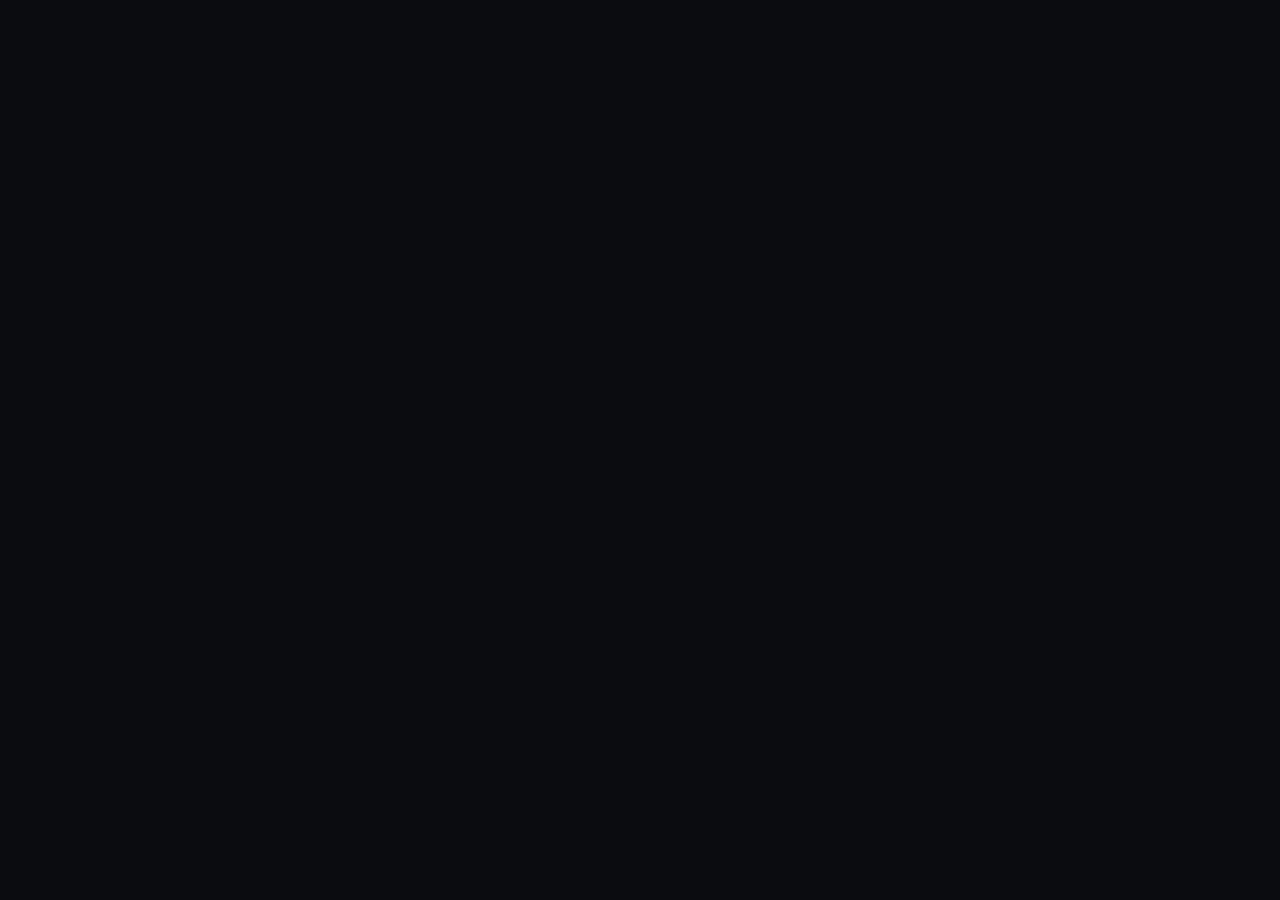
==== frontend/index.html @ c1404a14 "Dashboard Fix themes.js contains JSX (<div>, <svg> etc. inside ThemePicker). When loaded as a plain " ====
<!DOCTYPE html>
<html lang="en" data-theme="night">
<head>
<meta charset="UTF-8">
<meta name="viewport" content="width=device-width, initial-scale=1.0">
<title>Heimdall</title>

<!-- React 18 + Babel (stdlib CDN — no npm required) -->
<script src="https://unpkg.com/react@18/umd/react.production.min.js"></script>
<script src="https://unpkg.com/react-dom@18/umd/react-dom.production.min.js"></script>
<script src="https://unpkg.com/@babel/standalone/babel.min.js"></script>

<!-- Heimdall stylesheets -->
<link rel="stylesheet" href="/frontend/styles.css">

<style>
@import url('https://fonts.googleapis.com/css2?family=IBM+Plex+Mono:wght@400;500&family=IBM+Plex+Sans:wght@300;400;500&family=Inter:wght@400;500&family=JetBrains+Mono:wght@400;500&display=swap');

/* ── Reset ── */
*, *::before, *::after { box-sizing: border-box; margin: 0; padding: 0; }
html, body, #root { height: 100%; }

/* ── Theme: Night (default) ── */
:root {
  --bg0: #0a0c10; --bg1: #0f1117; --bg2: #161b24; --bg3: #1e2533;
  --border:  rgba(255,255,255,0.07);
  --border2: rgba(255,255,255,0.13);
  --text1: #e8eaf0; --text2: #7b8394; --text3: #4a5163;
  --accent: #4f9cf9; --accent-d: rgba(79,156,249,0.14);
  --red:    #f05454; --red-d:    rgba(240,84,84,0.13);
  --orange: #f5944a; --orange-d: rgba(245,148,74,0.13);
  --yellow: #f5c842; --yellow-d: rgba(245,200,66,0.13);
  --green:  #4caf82; --green-d:  rgba(76,175,130,0.13);
  --purple: #9f7aea;
  --teal: #2dd4bf; --teal-d: rgba(45,212,191,0.13);
  --mono:   'IBM Plex Mono', monospace;
  --sans:   'IBM Plex Sans', system-ui, sans-serif;
  --shadow: none;
  --radius-sm: 4px; --radius-md: 6px; --radius-lg: 8px;
}

/* ── Theme: Light ── */
html[data-theme="light"] {
  --bg0: #f0f2f5; --bg1: #ffffff; --bg2: #f5f7fa; --bg3: #eaecf0;
  --border:  rgba(0,0,0,0.08); --border2: rgba(0,0,0,0.15);
  --text1: #111827; --text2: #6b7280; --text3: #9ca3af;
  --accent: #2563eb; --accent-d: rgba(37,99,235,0.10);
  --red:    #dc2626; --red-d:    rgba(220,38,38,0.09);
  --orange: #ea580c; --orange-d: rgba(234,88,12,0.09);
  --yellow: #ca8a04; --yellow-d: rgba(202,138,4,0.09);
  --green:  #16a34a; --green-d:  rgba(22,163,74,0.09);
  --purple: #7c3aed;
  --shadow: 0 1px 3px rgba(0,0,0,0.08);
}

/* ── Theme: Midnight Blue ── */
html[data-theme="midnight"] {
  --bg0: #0d1117; --bg1: #161b27; --bg2: #1c2333; --bg3: #232d42;
  --border:  rgba(99,126,184,0.12); --border2: rgba(99,126,184,0.22);
  --text1: #cdd9f5; --text2: #7d93c5; --text3: #4a5980;
  --accent: #58a6ff; --accent-d: rgba(88,166,255,0.14);
  --red:    #ff7b72; --red-d:    rgba(255,123,114,0.13);
  --orange: #ffa657; --orange-d: rgba(255,166,87,0.13);
  --yellow: #e3b341; --yellow-d: rgba(227,179,65,0.13);
  --green:  #3fb950; --green-d:  rgba(63,185,80,0.13);
  --purple: #bc8cff;
  --mono: 'JetBrains Mono', monospace;
  --sans: 'Inter', system-ui, sans-serif;
}

/* ── Theme: Solarized Dark ── */
html[data-theme="solarized"] {
  --bg0: #002b36; --bg1: #073642; --bg2: #0d4555; --bg3: #155060;
  --border:  rgba(101,163,162,0.15); --border2: rgba(101,163,162,0.28);
  --text1: #fdf6e3; --text2: #93a1a1; --text3: #586e75;
  --accent: #268bd2; --accent-d: rgba(38,139,210,0.18);
  --red:    #dc322f; --red-d:    rgba(220,50,47,0.18);
  --orange: #cb4b16; --orange-d: rgba(203,75,22,0.18);
  --yellow: #b58900; --yellow-d: rgba(181,137,0,0.18);
  --green:  #859900; --green-d:  rgba(133,153,0,0.18);
  --purple: #6c71c4;
  --mono: 'JetBrains Mono', monospace;
  --sans: 'Inter', system-ui, sans-serif;
}

/* ── Theme: Dracula ── */
html[data-theme="dracula"] {
  --bg0: #191a21; --bg1: #21222c; --bg2: #282a36; --bg3: #343746;
  --border:  rgba(98,114,164,0.18); --border2: rgba(98,114,164,0.32);
  --text1: #f8f8f2; --text2: #6272a4; --text3: #44475a;
  --accent: #bd93f9; --accent-d: rgba(189,147,249,0.15);
  --red:    #ff5555; --red-d:    rgba(255,85,85,0.14);
  --orange: #ffb86c; --orange-d: rgba(255,184,108,0.14);
  --yellow: #f1fa8c; --yellow-d: rgba(241,250,140,0.12);
  --green:  #50fa7b; --green-d:  rgba(80,250,123,0.13);
  --purple: #bd93f9;
  --mono: 'JetBrains Mono', monospace;
  --sans: 'Inter', system-ui, sans-serif;
}

/* ── Theme: Nord ── */
html[data-theme="nord"] {
  --bg0: #2e3440; --bg1: #3b4252; --bg2: #434c5e; --bg3: #4c566a;
  --border:  rgba(216,222,233,0.10); --border2: rgba(216,222,233,0.20);
  --text1: #eceff4; --text2: #d8dee9; --text3: #8490a8;
  --accent: #88c0d0; --accent-d: rgba(136,192,208,0.15);
  --red:    #bf616a; --red-d:    rgba(191,97,106,0.15);
  --orange: #d08770; --orange-d: rgba(208,135,112,0.15);
  --yellow: #ebcb8b; --yellow-d: rgba(235,203,139,0.13);
  --green:  #a3be8c; --green-d:  rgba(163,190,140,0.15);
  --purple: #b48ead;
  --mono: 'JetBrains Mono', monospace;
  --sans: 'Inter', system-ui, sans-serif;
}

/* ── Theme: Terminal ── */
html[data-theme="terminal"] {
  --bg0: #020d04; --bg1: #031507; --bg2: #071f0a; --bg3: #0c2d10;
  --border:  rgba(0,255,65,0.10); --border2: rgba(0,255,65,0.20);
  --text1: #00ff41; --text2: #00b82e; --text3: #005c17;
  --accent: #00ff41; --accent-d: rgba(0,255,65,0.12);
  --red:    #ff2020; --red-d:    rgba(255,32,32,0.14);
  --orange: #ff8800; --orange-d: rgba(255,136,0,0.14);
  --yellow: #ffff00; --yellow-d: rgba(255,255,0,0.10);
  --green:  #00ff41; --green-d:  rgba(0,255,65,0.12);
  --purple: #00e5ff;
  --mono: 'JetBrains Mono', 'IBM Plex Mono', monospace;
  --sans: 'JetBrains Mono', monospace;
}

/* ── Base ── */
body {
  font-family: var(--sans);
  background:  var(--bg0);
  color:       var(--text1);
  font-size:   13px;
  line-height: 1.5;
  overflow:    hidden;
  transition:  background .25s, color .25s;
}


/* ── Scrollbar ── */
::-webkit-scrollbar       { width: 4px; height: 4px; }
::-webkit-scrollbar-track { background: transparent; }
::-webkit-scrollbar-thumb { background: var(--bg3); border-radius: 2px; }
</style>
</head>
<body>
<div id="root"></div>

<!-- Main application — Babel transpiles JSX in the browser -->
<script type="text/babel" src="/frontend/app.jsx"></script>
</body>
</html>
---- frontend/styles.css ----
/* ── Layout ── */
.shell {
  display: grid;
  grid-template-rows: 52px 1fr;
  grid-template-columns: 210px 1fr;
  height: 100vh;
  overflow: hidden;
}

/* ── Topbar ── */
.topbar {
  grid-column: 1 / -1;
  background: var(--bg1);
  border-bottom: 1px solid var(--border);
  display: flex;
  align-items: center;
  padding: 0 18px;
  gap: 14px;
  transition: background .25s;
}
.logo {
  display: flex; align-items: center; gap: 9px;
  font-family: var(--mono); font-size: 13px; font-weight: 500;
  letter-spacing: .05em; flex-shrink: 0;
}
.logo-box {
  width: 28px; height: 28px;
  background: var(--accent);
  border-radius: var(--radius-md);
  display: flex; align-items: center; justify-content: center;
}
.logo-eye { width: 16px; height: 16px; }
.sep    { width: 1px; height: 22px; background: var(--border); }
.pill {
  display: flex; align-items: center; gap: 5px;
  padding: 3px 9px;
  border-radius: 20px;
  border: 1px solid var(--border);
  background: var(--bg2);
  font-family: var(--mono); font-size: 11px; color: var(--text2);
}
.pill b { color: var(--text1); font-weight: 500; }
.right  { margin-left: auto; display: flex; align-items: center; gap: 8px; }
.clock  { font-family: var(--mono); font-size: 12px; color: var(--text3); letter-spacing: .04em; }
.badge  { display: flex; align-items: center; gap: 6px; font-family: var(--mono); font-size: 11px; letter-spacing: .06em; }
.dot    { width: 7px; height: 7px; border-radius: 50%; animation: pulse 1.6s ease-in-out infinite; }
@keyframes pulse {
  0%, 100% { opacity: 1; transform: scale(1); }
  50%       { opacity: .4; transform: scale(.8); }
}

/* ── Theme picker ── */
.theme-btn {
  display: flex; align-items: center; gap: 5px;
  padding: 3px 9px;
  border-radius: 20px;
  border: 1px solid var(--border);
  background: var(--bg2);
  font-family: var(--mono); font-size: 11px; color: var(--text2);
  cursor: pointer;
  transition: all .15s;
}
.theme-btn:hover { border-color: var(--border2); color: var(--text1); }
.theme-swatch { width: 8px; height: 8px; border-radius: 50%; }
.theme-dropdown {
  position: absolute;
  top: calc(100% + 6px);
  right: 0;
  background: var(--bg1);
  border: 1px solid var(--border2);
  border-radius: var(--radius-lg);
  overflow: hidden;
  z-index: 100;
  min-width: 160px;
  box-shadow: 0 8px 24px rgba(0,0,0,.35);
  animation: dropIn .15s ease-out;
}
@keyframes dropIn {
  from { opacity: 0; transform: translateY(-4px); }
  to   { opacity: 1; transform: translateY(0); }
}
.theme-option {
  display: flex; align-items: center; gap: 9px;
  padding: 8px 12px;
  cursor: pointer;
  font-family: var(--mono); font-size: 11px; color: var(--text2);
  transition: background .1s;
  white-space: nowrap;
}
.theme-option:hover  { background: var(--bg2); color: var(--text1); }
.theme-option.active { color: var(--accent); }

/* ── Sign out ── */
.signout {
  padding: 3px 9px;
  border-radius: 20px;
  border: 1px solid var(--border);
  background: transparent;
  color: var(--text3);
  font-size: 11px;
  font-family: var(--mono);
  text-decoration: none;
  letter-spacing: .04em;
  transition: all .15s;
}
.signout:hover { color: var(--red); border-color: rgba(240,84,84,.3); }

/* ── Sidebar ── */
.sidebar {
  background: var(--bg1);
  border-right: 1px solid var(--border);
  padding: 14px 0;
  overflow-y: auto;
  display: flex; flex-direction: column; gap: 4px;
  transition: background .25s;
}
.s-label {
  font-size: 9px; font-weight: 600;
  letter-spacing: .12em; text-transform: uppercase;
  color: var(--text3); padding: 0 18px; margin: 8px 0 4px;
}
.nav-item {
  display: flex; align-items: center; gap: 9px;
  padding: 7px 10px; margin: 0 8px;
  border-radius: var(--radius-md);
  cursor: pointer; color: var(--text2); font-size: 12px;
  border: 1px solid transparent;
  user-select: none; transition: all .15s;
}
.nav-item:hover  { background: var(--bg2); color: var(--text1); }
.nav-item.active { background: var(--accent-d); color: var(--accent); border-color: rgba(79,156,249,.2); }
.nav-badge {
  margin-left: auto;
  font-family: var(--mono); font-size: 10px;
  padding: 1px 6px; border-radius: 10px;
  background: var(--red-d); color: var(--red);
}
.divider { height: 1px; background: var(--border); margin: 6px 12px; }
.sev-row {
  display: flex; align-items: center; gap: 8px;
  padding: 5px 10px; margin: 0 8px;
  border-radius: var(--radius-md);
  cursor: pointer; font-size: 12px; color: var(--text2);
  user-select: none; transition: background .15s;
}
.sev-row:hover { background: var(--bg2); }
.sev-row.on    { color: var(--text1); }
.sev-dot  { width: 8px; height: 8px; border-radius: 50%; flex-shrink: 0; }
.sev-cnt  { margin-left: auto; font-family: var(--mono); font-size: 10px; color: var(--text3); }
.src-row  { display: flex; align-items: center; justify-content: space-between; padding: 4px 10px; margin: 0 8px; font-size: 11px; }
.src-ip   { font-family: var(--mono); color: var(--text2); }
.src-cnt  { font-family: var(--mono); font-size: 10px; color: var(--text3); }

/* ── Metrics bar ── */
.metrics {
  display: grid;
  grid-template-columns: repeat(8, 1fr);
  gap: 1px;
  background: var(--border);
  border-bottom: 1px solid var(--border);
}
.metric { background: var(--bg1); padding: 13px 16px; transition: background .25s; }
.metric-label { font-size: 9px; font-weight: 600; letter-spacing: .09em; text-transform: uppercase; color: var(--text3); margin-bottom: 3px; }
.metric-val   { font-family: var(--mono); font-size: 22px; font-weight: 500; line-height: 1.1; }
.metric-sub   { font-size: 10px; color: var(--text3); margin-top: 2px; font-family: var(--mono); }

/* ── Main / content ── */
.main    { display: flex; flex-direction: column; overflow: hidden; }
.content { flex: 1; display: grid; grid-template-columns: 1fr 310px; overflow: hidden; }

/* ── Pane ── */
.pane-head {
  display: flex; align-items: center;
  padding: 9px 14px;
  border-bottom: 1px solid var(--border);
  background: var(--bg1);
  gap: 9px; flex-shrink: 0;
  transition: background .25s;
}
.pane-title   { font-size: 12px; font-weight: 500; }
.pane-cnt     { font-family: var(--mono); font-size: 11px; color: var(--text3); background: var(--bg2); padding: 1px 7px; border-radius: 10px; }
.pane-actions { margin-left: auto; display: flex; align-items: center; gap: 7px; }
.btn {
  padding: 4px 10px;
  border-radius: var(--radius-sm);
  border: 1px solid var(--border2);
  background: transparent;
  color: var(--text2); font-size: 11px; font-family: var(--sans);
  cursor: pointer; transition: all .15s;
}
.btn:hover { background: var(--bg3); color: var(--text1); }
.btn.on    { background: var(--accent-d); color: var(--accent); border-color: rgba(79,156,249,.25); }
.search {
  display: flex; align-items: center; gap: 5px;
  padding: 4px 9px;
  border-radius: var(--radius-sm);
  border: 1px solid var(--border);
  background: var(--bg2);
}
.search:focus-within { border-color: var(--border2); }
.search input {
  background: transparent; border: none; outline: none;
  font-size: 12px; font-family: var(--sans); color: var(--text1); width: 150px;
}
.search input::placeholder { color: var(--text3); }

/* ── Table ── */
.tscroll { flex: 1; overflow-y: auto; }
table    { width: 100%; border-collapse: collapse; }
thead    { position: sticky; top: 0; z-index: 2; }
th {
  padding: 7px 11px; text-align: left;
  font-size: 10px; font-weight: 600; letter-spacing: .08em; text-transform: uppercase;
  color: var(--text3); background: var(--bg1);
  border-bottom: 1px solid var(--border);
  white-space: nowrap; transition: background .25s;
}
.arow     { border-bottom: 1px solid var(--border); cursor: pointer; transition: background .1s; }
.arow:hover { background: var(--bg1); }
.arow.sel   { background: var(--bg2) !important; }
.arow.new   { animation: rowIn .3s ease-out; }
@keyframes rowIn {
  from { opacity: 0; transform: translateY(-5px); }
  to   { opacity: 1; transform: translateY(0); }
}
td {
  padding: 8px 11px; vertical-align: middle;
  white-space: nowrap; overflow: hidden; text-overflow: ellipsis; max-width: 0;
}

/* ── Badges ── */
.sbadge {
  display: inline-flex; align-items: center;
  padding: 2px 7px; border-radius: var(--radius-sm);
  font-size: 10px; font-weight: 500;
  font-family: var(--mono); text-transform: uppercase; letter-spacing: .05em;
}
.sbadge.critical { background: var(--red-d);    color: var(--red);    }
.sbadge.high     { background: var(--orange-d); color: var(--orange); }
.sbadge.medium   { background: var(--yellow-d); color: var(--yellow); }
.sbadge.low      { background: var(--green-d);  color: var(--green);  }
.sbadge.info     { background: var(--accent-d); color: var(--accent); }
.proto    { font-family: var(--mono); font-size: 10px; padding: 1px 5px; border-radius: var(--radius-sm); background: var(--bg3); color: var(--text2); border: 1px solid var(--border); }
.mono     { font-family: var(--mono); font-size: 11px; color: var(--text2); }
.mono-dim { font-family: var(--mono); font-size: 10px; color: var(--text3); }

/* ── Empty state ── */
.empty {
  display: flex; flex-direction: column;
  align-items: center; justify-content: center;
  height: 200px; gap: 10px;
  color: var(--text3); font-size: 12px; text-align: center;
}
.empty svg { width: 36px; height: 36px; opacity: .2; }

/* ── Detail panel ── */
.detail   { display: flex; flex-direction: column; overflow: hidden; background: var(--bg0); transition: background .25s; }
.dscroll  { flex: 1; overflow-y: auto; padding: 14px; }
.dsec     { margin-bottom: 18px; }
.dsec-title {
  font-size: 9px; font-weight: 600; letter-spacing: .12em; text-transform: uppercase;
  color: var(--text3); margin-bottom: 9px; padding-bottom: 5px;
  border-bottom: 1px solid var(--border);
}
.dgrid      { display: grid; grid-template-columns: 1fr 1fr; gap: 7px; }
.dfield     { background: var(--bg1); border: 1px solid var(--border); border-radius: var(--radius-sm); padding: 7px 9px; transition: background .25s; }
.dfield-label { font-size: 9px; font-weight: 600; letter-spacing: .1em; text-transform: uppercase; color: var(--text3); margin-bottom: 2px; }
.dfield-val   { font-family: var(--mono); font-size: 11px; color: var(--text1); word-break: break-all; }
.dfull      { grid-column: 1 / -1; }
.rawjson {
  background: var(--bg2); border: 1px solid var(--border); border-radius: var(--radius-sm);
  padding: 9px 11px; font-family: var(--mono); font-size: 10px; color: var(--text2);
  line-height: 1.7; white-space: pre; overflow-x: auto; max-height: 200px; overflow-y: auto;
  transition: background .25s;
}

/* ── Sparkline ── */
.spark-wrap  { padding: 8px 0 4px; background: var(--bg1); border-top: 1px solid var(--border); flex-shrink: 0; transition: background .25s; }
.spark-label { padding: 0 14px; font-size: 9px; font-weight: 600; letter-spacing: .1em; text-transform: uppercase; color: var(--text3); margin-bottom: 5px; }
.spark-row   { display: flex; align-items: flex-end; gap: 2px; height: 28px; padding: 0 14px; }
.spark-bar   { flex: 1; border-radius: 2px 2px 0 0; background: var(--accent-d); border-top: 1px solid rgba(79,156,249,.25); min-width: 3px; transition: height .3s; }

/* ── Timeline ── */
.tline   { padding: 8px 12px; display: flex; flex-direction: column; gap: 5px; border-top: 1px solid var(--border); max-height: 140px; overflow-y: auto; }
.tl-item { display: flex; align-items: center; gap: 7px; font-size: 11px; }
.tl-dot  { width: 6px; height: 6px; border-radius: 50%; flex-shrink: 0; }
.tl-time { font-family: var(--mono); font-size: 10px; color: var(--text3); flex-shrink: 0; width: 52px; }
.tl-msg  { color: var(--text2); overflow: hidden; text-overflow: ellipsis; white-space: nowrap; }

/* ── Modal ── */
.modal-bg {
  position: fixed; inset: 0;
  background: rgba(0,0,0,.55);
  display: flex; align-items: center; justify-content: center;
  z-index: 200;
  animation: fadeIn .15s;
}
@keyframes fadeIn { from { opacity: 0; } to { opacity: 1; } }
.modal {
  background: var(--bg1); border: 1px solid var(--border2);
  border-radius: var(--radius-lg); padding: 28px 32px;
  width: 380px; max-width: 90vw;
  animation: slideUp .2s ease-out;
}
@keyframes slideUp {
  from { opacity: 0; transform: translateY(8px); }
  to   { opacity: 1; transform: translateY(0); }
}

/* ── Webhook form inputs ── */
.wh-input {
  width: 100%;
  padding: 8px 10px;
  background: var(--bg2);
  border: 1px solid var(--border2);
  border-radius: var(--radius-sm);
  color: var(--text1);
  font-size: 12px;
  font-family: var(--sans);
  outline: none;
  transition: border-color .2s;
}
.wh-input:focus { border-color: var(--accent); }
select.wh-input { cursor: pointer; }

.status-ok   { color: var(--green); }
.status-redir { color: var(--yellow); }
.status-err   { color: var(--red); }


/* ── Webhooks settings panel ── */
.wh-panel      { flex:1; overflow-y:auto; padding:20px 24px; }
.wh-section    { margin-bottom:28px; }
.wh-section-title { font-size:11px; font-weight:600; letter-spacing:.08em;
                    text-transform:uppercase; color:var(--text3);
                    margin-bottom:12px; padding-bottom:8px;
                    border-bottom:1px solid var(--border); }
.wh-card       { background:var(--bg1); border:1px solid var(--border);
                 border-radius:var(--radius-lg); padding:16px 18px;
                 margin-bottom:10px; transition:border-color .15s; }
.wh-card:hover { border-color:var(--border2); }
.wh-card-header{ display:flex; align-items:center; gap:10px; margin-bottom:10px; }
.wh-name       { font-size:13px; font-weight:500; color:var(--text1); }
.wh-type-badge { font-family:var(--mono); font-size:10px; padding:2px 7px;
                 border-radius:var(--radius-sm); border:1px solid var(--border);
                 color:var(--text3); background:var(--bg2); }
.wh-url        { font-family:var(--mono); font-size:11px; color:var(--text2);
                 margin-bottom:10px; overflow:hidden; text-overflow:ellipsis;
                 white-space:nowrap; }
.wh-sev-chips  { display:flex; flex-wrap:wrap; gap:5px; margin-bottom:12px; }
.wh-sev-chip   { font-family:var(--mono); font-size:10px; padding:2px 8px;
                 border-radius:20px; border:1px solid var(--border); }
.wh-footer     { display:flex; align-items:center; gap:8px; flex-wrap:wrap; }
.wh-stat       { font-family:var(--mono); font-size:10px; color:var(--text3); margin-left:auto; }
.wh-error      { font-size:11px; color:var(--red); margin-top:6px;
                 background:var(--red-d); padding:5px 9px;
                 border-radius:var(--radius-sm); border:1px solid var(--red-d); }
.toggle        { position:relative; width:36px; height:20px; flex-shrink:0; }
.toggle input  { opacity:0; width:0; height:0; position:absolute; }
.toggle-track  { position:absolute; inset:0; border-radius:20px;
                 background:var(--bg3); border:1px solid var(--border2);
                 cursor:pointer; transition:background .2s; }
.toggle input:checked + .toggle-track { background:var(--accent); border-color:var(--accent); }
.toggle-thumb  { position:absolute; top:2px; left:2px; width:14px; height:14px;
                 border-radius:50%; background:white; transition:transform .2s;
                 pointer-events:none; }
.toggle input:checked ~ .toggle-thumb { transform:translateX(16px); }
.form-row      { display:flex; flex-direction:column; gap:5px; margin-bottom:14px; }
.form-label    { font-size:10px; font-weight:600; letter-spacing:.09em;
                 text-transform:uppercase; color:var(--text3); }
.form-input    { padding:8px 10px; background:var(--bg2);
                 border:1px solid var(--border); border-radius:var(--radius-sm);
                 color:var(--text1); font-size:12px; font-family:var(--sans);
                 outline:none; transition:border-color .2s; }
.form-input:focus { border-color:var(--accent); }
.form-select   { padding:8px 10px; background:var(--bg2);
                 border:1px solid var(--border); border-radius:var(--radius-sm);
                 color:var(--text1); font-size:12px; font-family:var(--sans);
                 outline:none; cursor:pointer; }
.sev-check-row { display:flex; gap:8px; flex-wrap:wrap; }
.sev-check     { display:flex; align-items:center; gap:5px; cursor:pointer;
                 font-size:12px; color:var(--text2); padding:4px 10px;
                 border-radius:20px; border:1px solid var(--border);
                 transition:all .15s; user-select:none; }
.sev-check.on  { color:var(--text1); border-color:var(--border2);
                 background:var(--bg3); }
.btn-add       { display:flex; align-items:center; gap:6px; padding:7px 14px;
                 border-radius:var(--radius-sm); border:1px solid var(--accent);
                 background:var(--accent-d); color:var(--accent);
                 font-size:12px; font-family:var(--sans); cursor:pointer;
                 transition:all .15s; }
.btn-add:hover { background:var(--accent); color:white; }
.btn-danger    { padding:4px 10px; border-radius:var(--radius-sm);
                 border:1px solid var(--red-d); background:transparent;
                 color:var(--red); font-size:11px; font-family:var(--sans);
                 cursor:pointer; transition:all .15s; }
.btn-danger:hover { background:var(--red-d); }
.btn-test      { padding:4px 10px; border-radius:var(--radius-sm);
                 border:1px solid var(--border2); background:transparent;
                 color:var(--text2); font-size:11px; font-family:var(--sans);
                 cursor:pointer; transition:all .15s; }
.btn-test:hover { background:var(--bg3); color:var(--text1); }
.test-ok       { font-size:11px; color:var(--green); font-family:var(--mono); }
.test-fail     { font-size:11px; color:var(--red);   font-family:var(--mono); }
.wh-empty      { text-align:center; padding:40px 20px; color:var(--text3);
                 font-size:13px; }
.wh-empty svg  { width:48px; height:48px; opacity:.15; margin-bottom:12px;
                 display:block; margin-inline:auto; }

/* ── Scrollbar ── */
::-webkit-scrollbar       { width: 4px; height: 4px; }
::-webkit-scrollbar-track { background: transparent; }
::-webkit-scrollbar-thumb { background: var(--bg3); border-radius: 2px; }
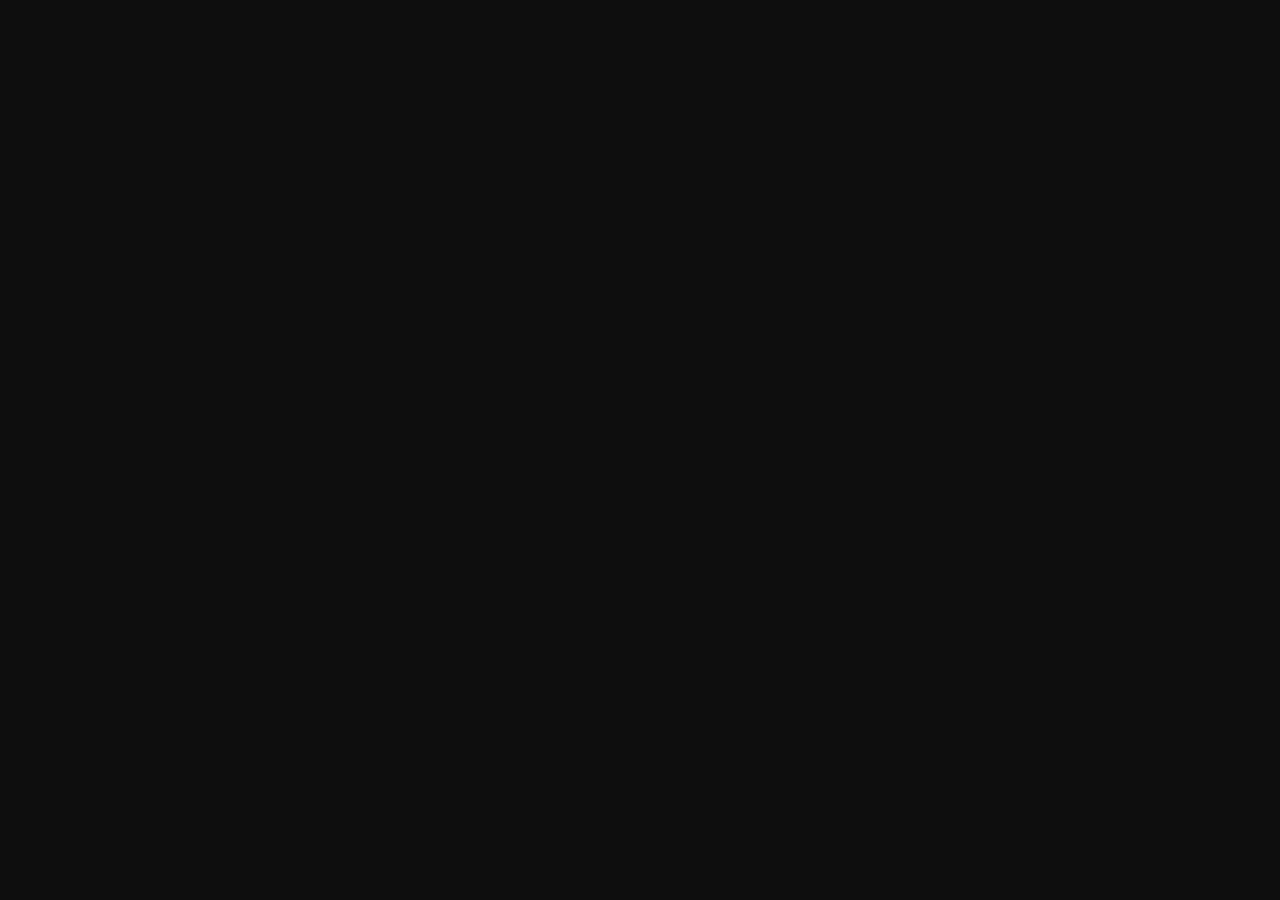
==== commit c28fd691: "Foundation Structure — a full table of contents, architecture ASCII diagram showing how the five bac" ====
--- a/frontend/index.html
+++ b/frontend/index.html
@@ -3,153 +3,270 @@
 <head>
 <meta charset="UTF-8">
 <meta name="viewport" content="width=device-width, initial-scale=1.0">
-<title>Heimdall</title>
-
-<!-- React 18 + Babel (stdlib CDN — no npm required) -->
+<title>Heimdall IDS</title>
+
+<!-- React 18 + Babel (zero npm) -->
 <script src="https://unpkg.com/react@18/umd/react.production.min.js"></script>
 <script src="https://unpkg.com/react-dom@18/umd/react-dom.production.min.js"></script>
 <script src="https://unpkg.com/@babel/standalone/babel.min.js"></script>
 
-<!-- Heimdall stylesheets -->
 <link rel="stylesheet" href="/frontend/styles.css">
 
 <style>
-@import url('https://fonts.googleapis.com/css2?family=IBM+Plex+Mono:wght@400;500&family=IBM+Plex+Sans:wght@300;400;500&family=Inter:wght@400;500&family=JetBrains+Mono:wght@400;500&display=swap');
+@import url('https://fonts.googleapis.com/css2?family=Space+Grotesk:wght@300;400;500;600&family=Space+Mono:wght@400;700&display=swap');
 
 /* ── Reset ── */
 *, *::before, *::after { box-sizing: border-box; margin: 0; padding: 0; }
 html, body, #root { height: 100%; }
 
-/* ── Theme: Night (default) ── */
+/* ══════════════════════════════════════════════════════════════
+   THEME: Night (default — warm charcoal)
+   ══════════════════════════════════════════════════════════════ */
 :root {
-  --bg0: #0a0c10; --bg1: #0f1117; --bg2: #161b24; --bg3: #1e2533;
-  --border:  rgba(255,255,255,0.07);
-  --border2: rgba(255,255,255,0.13);
-  --text1: #e8eaf0; --text2: #7b8394; --text3: #4a5163;
-  --accent: #4f9cf9; --accent-d: rgba(79,156,249,0.14);
-  --red:    #f05454; --red-d:    rgba(240,84,84,0.13);
-  --orange: #f5944a; --orange-d: rgba(245,148,74,0.13);
-  --yellow: #f5c842; --yellow-d: rgba(245,200,66,0.13);
-  --green:  #4caf82; --green-d:  rgba(76,175,130,0.13);
-  --purple: #9f7aea;
-  --teal: #2dd4bf; --teal-d: rgba(45,212,191,0.13);
-  --mono:   'IBM Plex Mono', monospace;
-  --sans:   'IBM Plex Sans', system-ui, sans-serif;
-  --shadow: none;
-  --radius-sm: 4px; --radius-md: 6px; --radius-lg: 8px;
-}
-
-/* ── Theme: Light ── */
+  --bg:    #0e0e0f;
+  --s1:    #141415;
+  --s2:    #1c1c1e;
+  --s3:    #252527;
+  --s4:    #2e2e31;
+  --ln:    #2a2a2d;
+  --ln2:   #343438;
+
+  --tx1:   #f0ede8;
+  --tx2:   #8a8784;
+  --tx3:   #3e3d3b;
+  --tx4:   #5a5956;
+
+  --sev-critical:    #e8533a;
+  --sev-critical-bg: rgba(232,83,58,.12);
+  --sev-high:        #e89240;
+  --sev-high-bg:     rgba(232,146,64,.12);
+  --sev-medium:      #d4ac3a;
+  --sev-medium-bg:   rgba(212,172,58,.12);
+  --sev-low:         #43b57a;
+  --sev-low-bg:      rgba(67,181,122,.12);
+  --sev-info:        #5b8ef0;
+  --sev-info-bg:     rgba(91,142,240,.12);
+
+  --accent:          #5b8ef0;
+  --accent-bg:       rgba(91,142,240,.12);
+  --danger:          #e8533a;
+  --danger-bg:       rgba(232,83,58,.12);
+  --success:         #43b57a;
+  --success-bg:      rgba(67,181,122,.12);
+
+  --spark-bar:       #252527;
+  --logo-a:          #e8533a;
+  --logo-b:          #e89240;
+
+  --shadow:          none;
+  --radius-sm:       4px;
+  --radius-md:       7px;
+  --radius-lg:       10px;
+
+  --font:   'Space Grotesk', system-ui, sans-serif;
+  --mono:   'Space Mono', 'Courier New', monospace;
+}
+
+/* ══════════════════════════════════════════════════════════════
+   THEME: Light
+   ══════════════════════════════════════════════════════════════ */
 html[data-theme="light"] {
-  --bg0: #f0f2f5; --bg1: #ffffff; --bg2: #f5f7fa; --bg3: #eaecf0;
-  --border:  rgba(0,0,0,0.08); --border2: rgba(0,0,0,0.15);
-  --text1: #111827; --text2: #6b7280; --text3: #9ca3af;
-  --accent: #2563eb; --accent-d: rgba(37,99,235,0.10);
-  --red:    #dc2626; --red-d:    rgba(220,38,38,0.09);
-  --orange: #ea580c; --orange-d: rgba(234,88,12,0.09);
-  --yellow: #ca8a04; --yellow-d: rgba(202,138,4,0.09);
-  --green:  #16a34a; --green-d:  rgba(22,163,74,0.09);
-  --purple: #7c3aed;
-  --shadow: 0 1px 3px rgba(0,0,0,0.08);
-}
-
-/* ── Theme: Midnight Blue ── */
+  --bg:    #f4f3f0;
+  --s1:    #ffffff;
+  --s2:    #f8f7f4;
+  --s3:    #eeede9;
+  --s4:    #e2e0db;
+  --ln:    #e0deda;
+  --ln2:   #ccc9c4;
+  --tx1:   #1a1917;
+  --tx2:   #6b6966;
+  --tx3:   #b0ada9;
+  --tx4:   #8a8784;
+  --sev-critical:    #c93e28;
+  --sev-critical-bg: rgba(201,62,40,.09);
+  --sev-high:        #c06820;
+  --sev-high-bg:     rgba(192,104,32,.09);
+  --sev-medium:      #9a7c1a;
+  --sev-medium-bg:   rgba(154,124,26,.09);
+  --sev-low:         #2e8a56;
+  --sev-low-bg:      rgba(46,138,86,.09);
+  --sev-info:        #3466c8;
+  --sev-info-bg:     rgba(52,102,200,.09);
+  --accent:          #3466c8;
+  --accent-bg:       rgba(52,102,200,.09);
+  --danger:          #c93e28;
+  --danger-bg:       rgba(201,62,40,.09);
+  --success:         #2e8a56;
+  --success-bg:      rgba(46,138,86,.09);
+  --spark-bar:       #e0deda;
+  --logo-a:          #c93e28;
+  --logo-b:          #c06820;
+  --shadow:          0 1px 4px rgba(0,0,0,.07);
+}
+
+/* ══════════════════════════════════════════════════════════════
+   THEME: Midnight Blue
+   ══════════════════════════════════════════════════════════════ */
 html[data-theme="midnight"] {
-  --bg0: #0d1117; --bg1: #161b27; --bg2: #1c2333; --bg3: #232d42;
-  --border:  rgba(99,126,184,0.12); --border2: rgba(99,126,184,0.22);
-  --text1: #cdd9f5; --text2: #7d93c5; --text3: #4a5980;
-  --accent: #58a6ff; --accent-d: rgba(88,166,255,0.14);
-  --red:    #ff7b72; --red-d:    rgba(255,123,114,0.13);
-  --orange: #ffa657; --orange-d: rgba(255,166,87,0.13);
-  --yellow: #e3b341; --yellow-d: rgba(227,179,65,0.13);
-  --green:  #3fb950; --green-d:  rgba(63,185,80,0.13);
-  --purple: #bc8cff;
-  --mono: 'JetBrains Mono', monospace;
-  --sans: 'Inter', system-ui, sans-serif;
-}
-
-/* ── Theme: Solarized Dark ── */
+  --bg:    #0d1117;
+  --s1:    #161b27;
+  --s2:    #1c2333;
+  --s3:    #232d42;
+  --s4:    #2b3650;
+  --ln:    #253045;
+  --ln2:   #304060;
+  --tx1:   #cdd9f5;
+  --tx2:   #7d93c5;
+  --tx3:   #374060;
+  --tx4:   #506080;
+  --sev-critical:    #ff7b72;
+  --sev-critical-bg: rgba(255,123,114,.12);
+  --sev-high:        #ffa657;
+  --sev-high-bg:     rgba(255,166,87,.12);
+  --sev-medium:      #e3b341;
+  --sev-medium-bg:   rgba(227,179,65,.12);
+  --sev-low:         #3fb950;
+  --sev-low-bg:      rgba(63,185,80,.12);
+  --sev-info:        #58a6ff;
+  --sev-info-bg:     rgba(88,166,255,.12);
+  --accent:          #58a6ff;
+  --accent-bg:       rgba(88,166,255,.12);
+  --danger:          #ff7b72;
+  --danger-bg:       rgba(255,123,114,.12);
+  --success:         #3fb950;
+  --success-bg:      rgba(63,185,80,.12);
+  --spark-bar:       #232d42;
+  --logo-a:          #ff7b72;
+  --logo-b:          #ffa657;
+}
+
+/* ══════════════════════════════════════════════════════════════
+   THEME: Solarized Dark
+   ══════════════════════════════════════════════════════════════ */
 html[data-theme="solarized"] {
-  --bg0: #002b36; --bg1: #073642; --bg2: #0d4555; --bg3: #155060;
-  --border:  rgba(101,163,162,0.15); --border2: rgba(101,163,162,0.28);
-  --text1: #fdf6e3; --text2: #93a1a1; --text3: #586e75;
-  --accent: #268bd2; --accent-d: rgba(38,139,210,0.18);
-  --red:    #dc322f; --red-d:    rgba(220,50,47,0.18);
-  --orange: #cb4b16; --orange-d: rgba(203,75,22,0.18);
-  --yellow: #b58900; --yellow-d: rgba(181,137,0,0.18);
-  --green:  #859900; --green-d:  rgba(133,153,0,0.18);
-  --purple: #6c71c4;
-  --mono: 'JetBrains Mono', monospace;
-  --sans: 'Inter', system-ui, sans-serif;
-}
-
-/* ── Theme: Dracula ── */
+  --bg:    #002b36;
+  --s1:    #073642;
+  --s2:    #0d4555;
+  --s3:    #155060;
+  --s4:    #1c5d6e;
+  --ln:    rgba(101,163,162,.18);
+  --ln2:   rgba(101,163,162,.32);
+  --tx1:   #fdf6e3;
+  --tx2:   #93a1a1;
+  --tx3:   #2d5060;
+  --tx4:   #586e75;
+  --sev-critical:    #dc322f;
+  --sev-critical-bg: rgba(220,50,47,.15);
+  --sev-high:        #cb4b16;
+  --sev-high-bg:     rgba(203,75,22,.15);
+  --sev-medium:      #b58900;
+  --sev-medium-bg:   rgba(181,137,0,.15);
+  --sev-low:         #859900;
+  --sev-low-bg:      rgba(133,153,0,.15);
+  --sev-info:        #268bd2;
+  --sev-info-bg:     rgba(38,139,210,.15);
+  --accent:          #268bd2;
+  --accent-bg:       rgba(38,139,210,.15);
+  --danger:          #dc322f;
+  --danger-bg:       rgba(220,50,47,.15);
+  --success:         #859900;
+  --success-bg:      rgba(133,153,0,.15);
+  --spark-bar:       #155060;
+  --logo-a:          #dc322f;
+  --logo-b:          #cb4b16;
+}
+
+/* ══════════════════════════════════════════════════════════════
+   THEME: Dracula
+   ══════════════════════════════════════════════════════════════ */
 html[data-theme="dracula"] {
-  --bg0: #191a21; --bg1: #21222c; --bg2: #282a36; --bg3: #343746;
-  --border:  rgba(98,114,164,0.18); --border2: rgba(98,114,164,0.32);
-  --text1: #f8f8f2; --text2: #6272a4; --text3: #44475a;
-  --accent: #bd93f9; --accent-d: rgba(189,147,249,0.15);
-  --red:    #ff5555; --red-d:    rgba(255,85,85,0.14);
-  --orange: #ffb86c; --orange-d: rgba(255,184,108,0.14);
-  --yellow: #f1fa8c; --yellow-d: rgba(241,250,140,0.12);
-  --green:  #50fa7b; --green-d:  rgba(80,250,123,0.13);
-  --purple: #bd93f9;
-  --mono: 'JetBrains Mono', monospace;
-  --sans: 'Inter', system-ui, sans-serif;
-}
-
-/* ── Theme: Nord ── */
+  --bg:    #191a21;
+  --s1:    #21222c;
+  --s2:    #282a36;
+  --s3:    #343746;
+  --s4:    #3e4258;
+  --ln:    rgba(98,114,164,.20);
+  --ln2:   rgba(98,114,164,.35);
+  --tx1:   #f8f8f2;
+  --tx2:   #9096b8;
+  --tx3:   #383c52;
+  --tx4:   #6272a4;
+  --sev-critical:    #ff5555;
+  --sev-critical-bg: rgba(255,85,85,.13);
+  --sev-high:        #ffb86c;
+  --sev-high-bg:     rgba(255,184,108,.13);
+  --sev-medium:      #f1fa8c;
+  --sev-medium-bg:   rgba(241,250,140,.10);
+  --sev-low:         #50fa7b;
+  --sev-low-bg:      rgba(80,250,123,.11);
+  --sev-info:        #8be9fd;
+  --sev-info-bg:     rgba(139,233,253,.11);
+  --accent:          #bd93f9;
+  --accent-bg:       rgba(189,147,249,.13);
+  --danger:          #ff5555;
+  --danger-bg:       rgba(255,85,85,.13);
+  --success:         #50fa7b;
+  --success-bg:      rgba(80,250,123,.11);
+  --spark-bar:       #343746;
+  --logo-a:          #ff5555;
+  --logo-b:          #ffb86c;
+}
+
+/* ══════════════════════════════════════════════════════════════
+   THEME: Nord
+   ══════════════════════════════════════════════════════════════ */
 html[data-theme="nord"] {
-  --bg0: #2e3440; --bg1: #3b4252; --bg2: #434c5e; --bg3: #4c566a;
-  --border:  rgba(216,222,233,0.10); --border2: rgba(216,222,233,0.20);
-  --text1: #eceff4; --text2: #d8dee9; --text3: #8490a8;
-  --accent: #88c0d0; --accent-d: rgba(136,192,208,0.15);
-  --red:    #bf616a; --red-d:    rgba(191,97,106,0.15);
-  --orange: #d08770; --orange-d: rgba(208,135,112,0.15);
-  --yellow: #ebcb8b; --yellow-d: rgba(235,203,139,0.13);
-  --green:  #a3be8c; --green-d:  rgba(163,190,140,0.15);
-  --purple: #b48ead;
-  --mono: 'JetBrains Mono', monospace;
-  --sans: 'Inter', system-ui, sans-serif;
-}
-
-/* ── Theme: Terminal ── */
-html[data-theme="terminal"] {
-  --bg0: #020d04; --bg1: #031507; --bg2: #071f0a; --bg3: #0c2d10;
-  --border:  rgba(0,255,65,0.10); --border2: rgba(0,255,65,0.20);
-  --text1: #00ff41; --text2: #00b82e; --text3: #005c17;
-  --accent: #00ff41; --accent-d: rgba(0,255,65,0.12);
-  --red:    #ff2020; --red-d:    rgba(255,32,32,0.14);
-  --orange: #ff8800; --orange-d: rgba(255,136,0,0.14);
-  --yellow: #ffff00; --yellow-d: rgba(255,255,0,0.10);
-  --green:  #00ff41; --green-d:  rgba(0,255,65,0.12);
-  --purple: #00e5ff;
-  --mono: 'JetBrains Mono', 'IBM Plex Mono', monospace;
-  --sans: 'JetBrains Mono', monospace;
+  --bg:    #2e3440;
+  --s1:    #3b4252;
+  --s2:    #434c5e;
+  --s3:    #4c566a;
+  --s4:    #576075;
+  --ln:    rgba(216,222,233,.10);
+  --ln2:   rgba(216,222,233,.20);
+  --tx1:   #eceff4;
+  --tx2:   #d8dee9;
+  --tx3:   #3b4252;
+  --tx4:   #8490a8;
+  --sev-critical:    #bf616a;
+  --sev-critical-bg: rgba(191,97,106,.15);
+  --sev-high:        #d08770;
+  --sev-high-bg:     rgba(208,135,112,.15);
+  --sev-medium:      #ebcb8b;
+  --sev-medium-bg:   rgba(235,203,139,.12);
+  --sev-low:         #a3be8c;
+  --sev-low-bg:      rgba(163,190,140,.14);
+  --sev-info:        #88c0d0;
+  --sev-info-bg:     rgba(136,192,208,.14);
+  --accent:          #88c0d0;
+  --accent-bg:       rgba(136,192,208,.14);
+  --danger:          #bf616a;
+  --danger-bg:       rgba(191,97,106,.15);
+  --success:         #a3be8c;
+  --success-bg:      rgba(163,190,140,.14);
+  --spark-bar:       #4c566a;
+  --logo-a:          #bf616a;
+  --logo-b:          #d08770;
 }
 
 /* ── Base ── */
 body {
-  font-family: var(--sans);
-  background:  var(--bg0);
-  color:       var(--text1);
+  font-family: var(--font, 'Space Grotesk', system-ui, sans-serif);
+  background:  var(--bg);
+  color:       var(--tx1);
   font-size:   13px;
   line-height: 1.5;
   overflow:    hidden;
-  transition:  background .25s, color .25s;
-}
-
-
-/* ── Scrollbar ── */
+  -webkit-font-smoothing: antialiased;
+}
+
 ::-webkit-scrollbar       { width: 4px; height: 4px; }
 ::-webkit-scrollbar-track { background: transparent; }
-::-webkit-scrollbar-thumb { background: var(--bg3); border-radius: 2px; }
+::-webkit-scrollbar-thumb { background: var(--s4); border-radius: 2px; }
+::-webkit-scrollbar-thumb:hover { background: var(--ln2); }
 </style>
 </head>
 <body>
 <div id="root"></div>
-
-<!-- Main application — Babel transpiles JSX in the browser -->
 <script type="text/babel" src="/frontend/app.jsx"></script>
 </body>
 </html>
--- a/frontend/styles.css
+++ b/frontend/styles.css
@@ -1,413 +1,535 @@
-/* ── Layout ── */
-.shell {
-  display: grid;
-  grid-template-rows: 52px 1fr;
-  grid-template-columns: 210px 1fr;
-  height: 100vh;
-  overflow: hidden;
-}
-
-/* ── Topbar ── */
+/* ═══════════════════════════════════════════════════════════════════
+   Heimdall IDS Dashboard — Component Styles (Reconciled v3)
+   ═══════════════════════════════════════════════════════════════════ */
+
+/* ── Layout Shell ─────────────────────────────────────────────────── */
+.shell { display: flex; flex-direction: column; height: 100vh; overflow: hidden; }
+
+/* ── Top Bar ──────────────────────────────────────────────────────── */
 .topbar {
-  grid-column: 1 / -1;
-  background: var(--bg1);
-  border-bottom: 1px solid var(--border);
+  height: 52px;
+  background: var(--s1);
+  border-bottom: 1px solid var(--ln);
   display: flex;
   align-items: center;
-  padding: 0 18px;
+  padding: 0 16px;
+  gap: 12px;
+  flex-shrink: 0;
+  z-index: 10;
+}
+
+.logo { display: flex; align-items: center; gap: 10px; flex-shrink: 0; width: 170px; }
+.logo-icon {
+  width: 30px; height: 30px; border-radius: 8px;
+  background: linear-gradient(135deg, var(--logo-a), var(--logo-b));
+  display: flex; align-items: center; justify-content: center; flex-shrink: 0;
+}
+.logo-text  { display: flex; flex-direction: column; }
+.logo-name  { font-size: 13px; font-weight: 600; letter-spacing: .05em; color: var(--tx1); line-height: 1; }
+.logo-sub   { font-size: 9px; color: var(--tx3); letter-spacing: .1em; font-family: var(--mono); margin-top: 2px; }
+
+.sparkline-wrap {
+  flex: 1; display: flex; align-items: center; justify-content: center;
+  gap: 8px; overflow: hidden;
+}
+.sparkline { display: flex; align-items: flex-end; gap: 2px; height: 24px; }
+.spark-bar { width: 5px; border-radius: 2px 2px 0 0; transition: height .4s, background .4s; }
+.spark-label { font-size: 9px; color: var(--tx3); font-family: var(--mono); letter-spacing: .05em; white-space: nowrap; }
+
+.topbar-right { display: flex; align-items: center; gap: 8px; flex-shrink: 0; }
+
+.live-pill {
+  display: flex; align-items: center; gap: 5px; padding: 3px 9px;
+  border-radius: 20px; background: var(--success-bg);
+  border: 1px solid rgba(67,181,122,.3);
+}
+.live-dot { width: 5px; height: 5px; border-radius: 50%; background: var(--success); animation: pulse 2s ease-in-out infinite; }
+.live-pill span { font-size: 9px; font-family: var(--mono); color: var(--success); letter-spacing: .08em; }
+@keyframes pulse { 0%,100%{opacity:1;transform:scale(1)} 50%{opacity:.3;transform:scale(.7)} }
+
+.stat-chip {
+  font-size: 10px; color: var(--tx4); padding: 3px 8px;
+  border-radius: var(--radius-sm); background: var(--s2); border: 1px solid var(--ln);
+  font-family: var(--mono); white-space: nowrap;
+}
+.stat-chip strong { color: var(--tx2); font-weight: 700; }
+
+/* ── ThemePicker Dropdown ─────────────────────────────────────────── */
+.theme-btn {
+  display: flex; align-items: center; gap: 6px; padding: 4px 9px;
+  background: var(--s2); border: 1px solid var(--ln); border-radius: var(--radius-md);
+  color: var(--tx2); font-size: 11px; font-family: var(--font);
+  cursor: pointer; transition: border-color .15s, color .15s; white-space: nowrap;
+}
+.theme-btn:hover { border-color: var(--ln2); color: var(--tx1); }
+.theme-swatch-dot { width: 8px; height: 8px; border-radius: 50%; flex-shrink: 0; }
+
+.theme-dropdown {
+  position: absolute; top: calc(100% + 6px); right: 0;
+  background: var(--s1); border: 1px solid var(--ln2);
+  border-radius: var(--radius-lg); padding: 4px;
+  min-width: 160px; z-index: 200; box-shadow: 0 8px 24px rgba(0,0,0,.3);
+}
+.theme-option {
+  display: flex; align-items: center; gap: 8px; padding: 7px 9px;
+  border-radius: var(--radius-md); cursor: pointer; font-size: 12px; color: var(--tx2);
+  transition: background .1s;
+}
+.theme-option:hover  { background: var(--s2); color: var(--tx1); }
+.theme-option.active { background: var(--s2); color: var(--tx1); }
+
+/* ── View Tabs ────────────────────────────────────────────────────── */
+.view-tabs {
+  display: flex; align-items: center; gap: 2px; padding: 3px;
+  background: var(--s2); border-radius: var(--radius-md); border: 1px solid var(--ln);
+}
+.tab-btn {
+  font-size: 11px; font-weight: 500; padding: 4px 10px; border-radius: 5px;
+  border: none; background: transparent; color: var(--tx3);
+  font-family: var(--font); cursor: pointer; transition: all .15s; white-space: nowrap;
+}
+.tab-btn:hover  { color: var(--tx2); background: var(--s3); }
+.tab-btn.active { background: var(--s1); color: var(--tx1); box-shadow: var(--shadow); border: 1px solid var(--ln); }
+
+/* ── Body ─────────────────────────────────────────────────────────── */
+.body { flex: 1; display: flex; overflow: hidden; }
+
+/* ── Left Sidebar ─────────────────────────────────────────────────── */
+.sidebar {
+  width: 200px; background: var(--s1); border-right: 1px solid var(--ln);
+  display: flex; flex-direction: column; flex-shrink: 0; overflow-y: auto;
+}
+.sidebar::-webkit-scrollbar { display: none; }
+.sidebar-section { padding: 14px 13px 8px; }
+.sidebar-title { font-size: 9px; font-weight: 700; letter-spacing: .14em; color: var(--tx3); margin-bottom: 8px; text-transform: uppercase; }
+.sidebar-divider { height: 1px; background: var(--ln); margin: 6px 13px; }
+
+.filter-item {
+  display: flex; align-items: center; justify-content: space-between;
+  padding: 7px 9px; border-radius: var(--radius-md); cursor: pointer;
+  transition: background .12s; margin-bottom: 1px; border: 1px solid transparent;
+}
+.filter-item:hover  { background: var(--s2); }
+.filter-item.active { background: var(--s2); border-color: var(--ln); }
+.fi-left    { display: flex; align-items: center; gap: 8px; }
+.fi-dot     { width: 8px; height: 8px; border-radius: 2px; flex-shrink: 0; }
+.fi-dot.round { border-radius: 50%; }
+.fi-bar     { width: 3px; height: 12px; border-radius: 1.5px; flex-shrink: 0; }
+.fi-name    { font-size: 12px; color: var(--tx2); }
+.fi-count   { font-size: 10px; font-family: var(--mono); color: var(--tx3); font-weight: 700; }
+.filter-item.active .fi-name  { color: var(--tx1); }
+.filter-item.active .fi-count { color: var(--tx2); }
+
+.search-wrap { padding: 6px 13px 12px; }
+.search-input {
+  width: 100%; padding: 7px 10px; background: var(--s2); border: 1px solid var(--ln);
+  border-radius: var(--radius-md); font-size: 11px; color: var(--tx2);
+  font-family: var(--font); outline: none; transition: border-color .15s;
+}
+.search-input::placeholder { color: var(--tx3); }
+.search-input:focus { border-color: var(--tx4); }
+
+/* ── Main Content ─────────────────────────────────────────────────── */
+.main { flex: 1; display: flex; flex-direction: column; overflow: hidden; min-width: 0; }
+.main.scrollable { overflow-y: auto; }
+.main-header {
+  height: 38px; background: var(--s1); border-bottom: 1px solid var(--ln);
+  display: flex; align-items: center; padding: 0 14px; gap: 10px; flex-shrink: 0;
+}
+.main-title  { font-size: 11px; font-weight: 600; letter-spacing: .05em; color: var(--tx1); }
+.main-count  { font-size: 10px; font-family: var(--mono); color: var(--tx3); }
+.main-flex   { flex: 1; }
+.main-sort   { font-size: 10px; color: var(--tx3); }
+.main-sort span { color: var(--tx4); }
+
+.feed { flex: 1; overflow-y: auto; padding: 10px; }
+.feed::-webkit-scrollbar       { width: 3px; }
+.feed::-webkit-scrollbar-thumb { background: var(--s4); border-radius: 2px; }
+
+/* ── Alert Groups ─────────────────────────────────────────────────── */
+.alert-group  { margin-bottom: 18px; }
+.group-header {
+  display: flex; align-items: center; gap: 8px;
+  font-size: 9px; font-weight: 700; letter-spacing: .14em;
+  margin-bottom: 6px; padding-left: 2px;
+}
+.group-rule  { flex: 1; height: 1px; opacity: .18; }
+.group-cards { display: flex; flex-direction: column; gap: 4px; }
+
+/* ── Alert Card ───────────────────────────────────────────────────── */
+.alert-card {
+  padding: 10px 12px; background: var(--s1); border-radius: var(--radius-md);
+  border: 1px solid var(--ln); border-left: 3px solid transparent;
+  cursor: pointer; transition: background .12s; display: flex; flex-direction: column; gap: 5px;
+}
+.alert-card:hover  { background: var(--s2); }
+.alert-card.active { background: var(--s2); border-left-color: var(--accent) !important; }
+.alert-card.new-in { animation: slide-in .45s ease-out; }
+@keyframes slide-in { 0%{background:var(--s3);transform:translateY(-4px);opacity:.6} 100%{background:var(--s1);transform:translateY(0);opacity:1} }
+
+.card-row1 { display: flex; align-items: center; gap: 8px; }
+.card-msg  { font-size: 12px; font-weight: 500; color: var(--tx1); flex: 1; white-space: nowrap; overflow: hidden; text-overflow: ellipsis; }
+.card-time { font-size: 10px; font-family: var(--mono); color: var(--tx1); flex-shrink: 0; }
+.card-row2 { display: flex; align-items: center; gap: 8px; }
+.card-proto{ font-size: 10px; font-family: var(--mono); color: var(--tx3); flex-shrink: 0; min-width: 30px; }
+.card-net  { font-size: 10px; font-family: var(--mono); color: var(--tx4); flex: 1; white-space: nowrap; overflow: hidden; text-overflow: ellipsis; }
+
+/* ── Severity & Action Chips ──────────────────────────────────────── */
+.sev-badge {
+  font-size: 9px; font-weight: 700; letter-spacing: .08em;
+  padding: 2px 6px; border-radius: var(--radius-sm); flex-shrink: 0; font-family: var(--mono);
+}
+.triage-chip {
+  font-size: 9px; padding: 1px 6px; border-radius: 3px; flex-shrink: 0;
+  font-family: var(--mono); letter-spacing: .04em;
+}
+
+/* ── Detail Panel ─────────────────────────────────────────────────── */
+.detail-panel {
+  width: 240px; background: var(--s1); border-left: 1px solid var(--ln);
+  display: flex; flex-direction: column; flex-shrink: 0; overflow-y: auto;
+}
+.detail-panel::-webkit-scrollbar       { width: 3px; }
+.detail-panel::-webkit-scrollbar-thumb { background: var(--s4); }
+
+.detail-empty {
+  display: flex; flex-direction: column; align-items: center; justify-content: center;
+  flex: 1; gap: 8px; color: var(--tx3); font-size: 10px; letter-spacing: .06em;
+  padding: 20px; text-align: center;
+}
+.detail-empty svg { opacity: .4; }
+
+.detail-head { padding: 13px 14px 10px; border-bottom: 1px solid var(--ln); }
+.detail-head-label { font-size: 9px; font-weight: 700; letter-spacing: .14em; color: var(--tx3); margin-bottom: 4px; }
+.detail-sig  { font-size: 12px; font-weight: 500; color: var(--tx1); line-height: 1.5; margin-bottom: 6px; }
+.detail-sub  { font-size: 10px; color: var(--tx2); margin-bottom: 8px; }
+.detail-chips { display: flex; flex-wrap: wrap; gap: 4px; }
+
+.detail-section { padding: 10px 14px; border-bottom: 1px solid var(--ln); }
+.detail-section:last-child { border-bottom: none; }
+.detail-section-title { font-size: 9px; font-weight: 700; letter-spacing: .14em; color: var(--tx3); margin-bottom: 7px; text-transform: uppercase; }
+.detail-row { display: flex; justify-content: space-between; align-items: baseline; gap: 8px; margin-bottom: 5px; }
+.detail-key { font-size: 11px; color: var(--tx2); flex-shrink: 0; }
+.detail-val { font-size: 11px; font-family: var(--mono); color: var(--tx1); text-align: right; overflow: hidden; text-overflow: ellipsis; white-space: nowrap; }
+
+/* ── Triage ───────────────────────────────────────────────────────── */
+.triage-buttons { display: flex; gap: 5px; flex-wrap: wrap; }
+.triage-btn {
+  flex: 1; font-size: 9px; font-weight: 600; letter-spacing: .06em; padding: 5px 6px;
+  border-radius: var(--radius-sm); border: 1px solid var(--ln); background: var(--s2);
+  color: var(--tx3); cursor: pointer; font-family: var(--mono); transition: all .15s; white-space: nowrap;
+}
+.triage-btn:hover { color: var(--tx2); border-color: var(--ln2); }
+.triage-btn.active { font-weight: 700; }
+
+/* ── Notes ────────────────────────────────────────────────────────── */
+.note-item { padding: 6px 0; border-bottom: 1px solid var(--ln); }
+.note-item:last-of-type { border-bottom: none; }
+.note-meta { font-size: 9px; color: var(--tx3); font-family: var(--mono); margin-bottom: 3px; }
+.note-text { font-size: 11px; color: var(--tx2); line-height: 1.5; }
+.note-form { margin-top: 8px; display: flex; flex-direction: column; gap: 5px; }
+.note-input {
+  width: 100%; padding: 7px 9px; background: var(--s2); border: 1px solid var(--ln);
+  border-radius: var(--radius-md); font-size: 11px; color: var(--tx1); font-family: var(--font);
+  outline: none; resize: none; transition: border-color .15s;
+}
+.note-input::placeholder { color: var(--tx3); }
+.note-input:focus { border-color: var(--tx4); }
+
+/* ── Activity Log ─────────────────────────────────────────────────── */
+.activity-log { display: flex; flex-direction: column; gap: 0; position: relative; }
+.activity-log::before {
+  content: ''; position: absolute; left: 5px; top: 6px; bottom: 6px;
+  width: 1px; background: var(--ln);
+}
+.activity-item { display: flex; align-items: flex-start; gap: 10px; padding: 5px 0; position: relative; }
+.activity-dot {
+  width: 11px; height: 11px; border-radius: 50%; background: var(--s2);
+  border: 1px solid var(--ln2); flex-shrink: 0; margin-top: 2px; position: relative; z-index: 1;
+}
+.activity-item:first-child .activity-dot {
+  background: var(--accent); border-color: var(--accent);
+}
+.activity-body { display: flex; flex-direction: column; gap: 2px; }
+.activity-action { font-size: 11px; color: var(--tx1); }
+.activity-meta { font-size: 9px; color: var(--tx3); font-family: var(--mono); }
+
+/* ── Detail Actions ───────────────────────────────────────────────── */
+.detail-actions { display: flex; flex-direction: column; gap: 5px; }
+.action-btn {
+  padding: 8px 11px; border-radius: var(--radius-md); background: var(--s2);
+  border: 1px solid var(--ln); color: var(--tx2); font-family: var(--font);
+  font-size: 11px; cursor: pointer; text-align: left; transition: color .15s, border-color .15s;
+  display: flex; align-items: center; justify-content: space-between;
+}
+.action-btn:hover { color: var(--tx1); border-color: var(--ln2); }
+
+/* ── Table Views ──────────────────────────────────────────────────── */
+.table-view { flex: 1; overflow: auto; padding: 10px; }
+.data-table { width: 100%; border-collapse: collapse; font-size: 11px; }
+.data-table th {
+  font-size: 9px; font-weight: 700; letter-spacing: .1em; color: var(--tx3);
+  text-align: left; padding: 6px 10px; border-bottom: 1px solid var(--ln);
+  white-space: nowrap; position: sticky; top: 0; background: var(--bg); z-index: 1;
+}
+.data-table td {
+  padding: 8px 10px; border-bottom: 1px solid var(--ln); color: var(--tx2);
+  font-family: var(--mono); white-space: nowrap; font-size: 10px;
+}
+.data-table tr:hover td { background: var(--s2); color: var(--tx1); }
+.data-table .td-primary { color: var(--tx1); font-size: 11px; font-family: var(--font); }
+.dns-rrname { max-width: 180px; white-space: nowrap; overflow: hidden; text-overflow: ellipsis; display: block; }
+
+/* ── Charts ───────────────────────────────────────────────────────── */
+.charts-layout { flex: 1; overflow-y: auto; padding: 14px; display: flex; flex-direction: column; gap: 12px; }
+.charts-layout::-webkit-scrollbar { width: 3px; }
+.charts-layout::-webkit-scrollbar-thumb { background: var(--s4); }
+.charts-controls { display: flex; align-items: center; gap: 10px; }
+.charts-title    { font-size: 13px; font-weight: 600; color: var(--tx1); }
+.charts-grid     { display: grid; grid-template-columns: 1fr 1fr; gap: 10px; }
+.chart-card { background: var(--s1); border: 1px solid var(--ln); border-radius: var(--radius-lg); padding: 14px; }
+.chart-card.wide { grid-column: span 2; }
+.chart-card-title { font-size: 10px; font-weight: 700; letter-spacing: .1em; color: var(--tx3); margin-bottom: 10px; text-transform: uppercase; }
+
+/* Trend bars */
+.trend-bars { display: flex; align-items: flex-end; gap: 2px; height: 80px; }
+.trend-col  { flex: 1; display: flex; flex-direction: column; align-items: center; gap: 3px; }
+.trend-bar-wrap { flex: 1; width: 100%; display: flex; align-items: flex-end; }
+.trend-bar  { width: 100%; background: var(--accent); border-radius: 2px 2px 0 0; min-height: 2px; transition: height .3s; opacity: .8; }
+.trend-label { font-size: 8px; color: var(--tx3); font-family: var(--mono); white-space: nowrap; }
+
+/* Horizontal bar list */
+.bar-list  { display: flex; flex-direction: column; gap: 7px; }
+.bar-row   { display: flex; align-items: center; gap: 8px; }
+.bar-label { font-size: 10px; color: var(--tx2); width: 90px; flex-shrink: 0; overflow: hidden; text-overflow: ellipsis; white-space: nowrap; }
+.bar-label.mono { font-family: var(--mono); font-size: 9px; }
+.bar-track { flex: 1; height: 8px; background: var(--s3); border-radius: 3px; overflow: hidden; }
+.bar-fill  { height: 100%; border-radius: 3px; transition: width .4s ease; }
+.bar-val   { font-size: 10px; font-family: var(--mono); color: var(--tx2); width: 36px; text-align: right; flex-shrink: 0; }
+
+/* ── Webhooks View ────────────────────────────────────────────────── */
+.webhooks-layout { flex: 1; overflow-y: auto; padding: 14px; display: flex; flex-direction: column; gap: 10px; }
+.webhooks-layout::-webkit-scrollbar { width: 3px; }
+.webhooks-layout::-webkit-scrollbar-thumb { background: var(--s4); }
+
+.webhook-card { background: var(--s1); border: 1px solid var(--ln); border-radius: var(--radius-lg); padding: 14px 16px; }
+.wh-top    { display: flex; align-items: center; gap: 10px; margin-bottom: 8px; }
+.wh-name   { font-size: 13px; font-weight: 500; color: var(--tx1); flex: 1; }
+.wh-type-badge { font-size: 9px; font-weight: 700; letter-spacing: .08em; padding: 2px 7px; border-radius: var(--radius-sm); background: var(--s3); color: var(--tx2); font-family: var(--mono); }
+.wh-toggle { width: 32px; height: 18px; background: var(--s3); border-radius: 9px; position: relative; cursor: pointer; border: none; transition: background .2s; flex-shrink: 0; }
+.wh-toggle.on { background: var(--success); }
+.wh-toggle::after { content:''; position: absolute; width: 14px; height: 14px; background: white; border-radius: 50%; top: 2px; left: 2px; transition: transform .2s; }
+.wh-toggle.on::after { transform: translateX(14px); }
+
+.wh-url  { font-size: 10px; font-family: var(--mono); color: var(--tx2); margin-bottom: 8px; white-space: nowrap; overflow: hidden; text-overflow: ellipsis; }
+.wh-sev  { display: flex; gap: 4px; flex-wrap: wrap; margin-bottom: 10px; }
+.wh-sev-pill { font-size: 9px; font-weight: 700; letter-spacing: .06em; padding: 2px 7px; border-radius: 20px; font-family: var(--mono); opacity: .5; }
+.wh-sev-pill.on { opacity: 1; }
+.wh-meta { display: flex; gap: 12px; font-size: 10px; color: var(--tx2); font-family: var(--mono); margin-bottom: 10px; }
+.wh-actions { display: flex; gap: 6px; }
+.wh-error { font-size: 10px; color: var(--danger); background: var(--danger-bg); padding: 5px 9px; border-radius: var(--radius-sm); margin-top: 6px; font-family: var(--mono); overflow: hidden; text-overflow: ellipsis; }
+
+.add-webhook-btn {
+  display: flex; align-items: center; justify-content: center; gap: 8px; padding: 14px;
+  border: 1px dashed var(--ln2); border-radius: var(--radius-lg); background: transparent;
+  color: var(--tx3); cursor: pointer; font-family: var(--font); font-size: 12px; transition: all .15s;
+}
+.add-webhook-btn:hover { border-color: var(--tx3); color: var(--tx2); background: var(--s1); }
+
+/* ── Buttons ──────────────────────────────────────────────────────── */
+.btn-sm {
+  font-size: 10px; padding: 5px 11px; border-radius: var(--radius-md);
+  border: 1px solid var(--ln); background: var(--s2); color: var(--tx2);
+  cursor: pointer; font-family: var(--font); transition: color .15s, border-color .15s;
+}
+.btn-sm:hover        { color: var(--tx1); border-color: var(--ln2); }
+.btn-sm:disabled     { opacity: .4; cursor: not-allowed; }
+.btn-sm.danger:hover { color: var(--danger); border-color: var(--danger); }
+.btn-sm.primary      { background: var(--accent-bg); border-color: var(--accent); color: var(--accent); }
+.btn-sm.primary:hover{ opacity: .8; }
+
+/* ── Modal ────────────────────────────────────────────────────────── */
+.modal-backdrop {
+  position: fixed; inset: 0; background: rgba(0,0,0,.55);
+  display: flex; align-items: center; justify-content: center; z-index: 100;
+}
+.modal { background: var(--s1); border: 1px solid var(--ln2); border-radius: var(--radius-lg); padding: 22px 22px 18px; width: 380px; max-width: 94vw; }
+.modal-title { font-size: 15px; font-weight: 600; color: var(--tx1); margin-bottom: 4px; }
+.modal-sub   { font-size: 11px; color: var(--tx2); margin-bottom: 18px; }
+.form-group  { margin-bottom: 14px; }
+.form-label  { display: block; font-size: 10px; font-weight: 600; letter-spacing: .1em; color: var(--tx3); margin-bottom: 5px; text-transform: uppercase; }
+.form-input, .form-select {
+  width: 100%; padding: 8px 11px; background: var(--s2); border: 1px solid var(--ln);
+  border-radius: var(--radius-md); color: var(--tx1); font-size: 12px; font-family: var(--font);
+  outline: none; transition: border-color .15s; appearance: none;
+}
+.form-input:focus, .form-select:focus { border-color: var(--accent); }
+.form-row { display: flex; gap: 10px; }
+.form-row .form-group { flex: 1; }
+.modal-footer { display: flex; justify-content: flex-end; gap: 8px; margin-top: 6px; }
+.btn-modal { padding: 8px 16px; border-radius: var(--radius-md); font-size: 12px; font-family: var(--font); cursor: pointer; border: 1px solid var(--ln); background: var(--s2); color: var(--tx2); transition: all .15s; }
+.btn-modal:hover { color: var(--tx1); border-color: var(--ln2); }
+.btn-modal.confirm { background: var(--accent-bg); border-color: var(--accent); color: var(--accent); font-weight: 500; }
+.btn-modal.confirm:hover { opacity: .85; }
+
+.sev-checkboxes { display: flex; gap: 6px; flex-wrap: wrap; }
+.sev-check { display: flex; align-items: center; gap: 4px; padding: 4px 9px; border-radius: 20px; border: 1px solid var(--ln); cursor: pointer; transition: all .15s; user-select: none; font-size: 10px; font-weight: 700; font-family: var(--mono); }
+.sev-check input { display: none; }
+.sev-check.checked { border-color: currentColor; }
+.sev-check:not(.checked) { opacity: .35; }
+
+/* ── Settings View ────────────────────────────────────────────────── */
+.settings-layout {
+  flex: 1;
+  overflow-y: auto;
+  padding: 16px;
+  display: flex;
+  flex-direction: column;
   gap: 14px;
-  transition: background .25s;
-}
-.logo {
-  display: flex; align-items: center; gap: 9px;
-  font-family: var(--mono); font-size: 13px; font-weight: 500;
-  letter-spacing: .05em; flex-shrink: 0;
-}
-.logo-box {
-  width: 28px; height: 28px;
-  background: var(--accent);
-  border-radius: var(--radius-md);
-  display: flex; align-items: center; justify-content: center;
-}
-.logo-eye { width: 16px; height: 16px; }
-.sep    { width: 1px; height: 22px; background: var(--border); }
-.pill {
-  display: flex; align-items: center; gap: 5px;
-  padding: 3px 9px;
-  border-radius: 20px;
-  border: 1px solid var(--border);
-  background: var(--bg2);
-  font-family: var(--mono); font-size: 11px; color: var(--text2);
-}
-.pill b { color: var(--text1); font-weight: 500; }
-.right  { margin-left: auto; display: flex; align-items: center; gap: 8px; }
-.clock  { font-family: var(--mono); font-size: 12px; color: var(--text3); letter-spacing: .04em; }
-.badge  { display: flex; align-items: center; gap: 6px; font-family: var(--mono); font-size: 11px; letter-spacing: .06em; }
-.dot    { width: 7px; height: 7px; border-radius: 50%; animation: pulse 1.6s ease-in-out infinite; }
-@keyframes pulse {
-  0%, 100% { opacity: 1; transform: scale(1); }
-  50%       { opacity: .4; transform: scale(.8); }
-}
-
-/* ── Theme picker ── */
-.theme-btn {
-  display: flex; align-items: center; gap: 5px;
-  padding: 3px 9px;
-  border-radius: 20px;
-  border: 1px solid var(--border);
-  background: var(--bg2);
-  font-family: var(--mono); font-size: 11px; color: var(--text2);
+  max-width: 900px;
+  width: 100%;
+  margin: 0 auto;
+  align-self: flex-start;
+  min-height: 0;
+  box-sizing: border-box;
+}
+.settings-layout::-webkit-scrollbar { width: 3px; }
+.settings-layout::-webkit-scrollbar-thumb { background: var(--s4); }
+
+.settings-card { background: var(--s1); border: 1px solid var(--ln); border-radius: var(--radius-lg); overflow: visible; }
+.settings-card-header { padding: 13px 16px 11px; border-bottom: 1px solid var(--ln); display: flex; align-items: center; justify-content: space-between; border-radius: var(--radius-lg) var(--radius-lg) 0 0; }
+.settings-card-title  { font-size: 13px; font-weight: 600; color: var(--tx1); }
+.settings-card-body   { padding: 14px 16px; border-radius: 0 0 var(--radius-lg) var(--radius-lg); }
+
+.user-row { display: flex; align-items: center; gap: 10px; padding: 9px 0; border-bottom: 1px solid var(--ln); }
+.user-row:last-child { border-bottom: none; }
+.user-avatar { width: 32px; height: 32px; border-radius: 50%; background: var(--accent-bg); border: 1px solid var(--accent); display: flex; align-items: center; justify-content: center; font-size: 11px; font-weight: 700; color: var(--accent); flex-shrink: 0; }
+.user-name  { font-size: 12px; font-weight: 500; color: var(--tx1); }
+.user-meta  { font-size: 10px; color: var(--tx4); font-family: var(--mono); margin-top: 2px; }
+.user-info  { flex: 1; min-width: 0; }
+.user-disabled { opacity: .45; }
+
+.role-badge { font-size: 9px; font-weight: 700; letter-spacing: .07em; padding: 2px 7px; border-radius: var(--radius-sm); font-family: var(--mono); }
+.role-badge.admin   { background: var(--danger-bg);  color: var(--danger);  border: 1px solid var(--danger);  }
+.role-badge.analyst { background: var(--accent-bg);  color: var(--accent);  border: 1px solid var(--accent);  }
+.role-badge.viewer  { background: var(--s3);         color: var(--tx2);     border: 1px solid var(--ln2);     }
+
+.theme-grid { display: grid; grid-template-columns: repeat(auto-fill, minmax(110px, 1fr)); gap: 8px; }
+.theme-tile {
+  padding: 10px 12px; border-radius: var(--radius-md);
+  border: 1px solid var(--ln2); cursor: pointer;
+  display: flex; align-items: center; gap: 8px;
+  background: var(--s2); transition: border-color .15s, box-shadow .15s;
+  box-shadow: 0 1px 3px rgba(0,0,0,.06);
+}
+.theme-tile:hover  { border-color: var(--accent); box-shadow: 0 1px 6px rgba(0,0,0,.1); }
+.theme-tile.active { border-color: var(--accent); background: var(--accent-bg); box-shadow: 0 0 0 2px var(--accent)30; }
+.theme-swatch      { width: 14px; height: 14px; border-radius: 4px; flex-shrink: 0; box-shadow: 0 0 0 1px rgba(0,0,0,.15); }
+.theme-tile span   { font-size: 11px; color: var(--tx1); font-weight: 500; }
+.theme-tile.active span { color: var(--accent); }
+
+.data-action-row { display: flex; align-items: center; justify-content: space-between; padding: 10px 0; border-bottom: 1px solid var(--ln); }
+.data-action-row:last-child { border-bottom: none; }
+.data-action-info { font-size: 12px; font-weight: 500; color: var(--tx1); }
+.data-action-sub  { font-size: 10px; color: var(--tx2); margin-top: 2px; font-family: var(--mono); }
+
+.health-grid { display: grid; grid-template-columns: repeat(3, 1fr); gap: 8px; }
+.health-stat { background: var(--s2); border-radius: var(--radius-md); padding: 12px 14px; border: 1px solid var(--ln); }
+.health-stat-label { font-size: 9px; letter-spacing: .12em; color: var(--tx3); margin-bottom: 4px; font-weight: 700; text-transform: uppercase; }
+.health-stat-value { font-size: 20px; font-weight: 500; color: var(--tx1); font-family: var(--mono); line-height: 1; }
+.health-stat-sub   { font-size: 9px; color: var(--tx4); font-family: var(--mono); margin-top: 3px; }
+
+/* ── Webhook card inside Settings ─────────────────────────────────── */
+.wh-settings-card {
+  background: var(--s2); border: 1px solid var(--ln2);
+  border-radius: var(--radius-md); padding: 12px 14px;
+  margin-bottom: 10px;
+}
+.wh-settings-card:last-child { margin-bottom: 0; }
+
+/* ── Logout Button ────────────────────────────────────────────────── */
+.logout-btn {
+  display: flex; align-items: center; gap: 5px; padding: 4px 10px;
+  background: var(--s2); border: 1px solid var(--ln); border-radius: var(--radius-md);
+  color: var(--tx3); font-size: 10px; font-family: var(--mono); cursor: pointer;
+  transition: color .15s, border-color .15s; white-space: nowrap; letter-spacing: .04em;
+}
+.logout-btn:hover { color: var(--danger); border-color: var(--danger); }
+
+/* ── Confirm Dialog ───────────────────────────────────────────────── */
+.confirm-backdrop {
+  position: fixed; inset: 0; background: rgba(0,0,0,.6);
+  display: flex; align-items: center; justify-content: center; z-index: 200;
+  animation: fadeIn .12s ease;
+}
+@keyframes fadeIn { from { opacity: 0 } to { opacity: 1 } }
+.confirm-box {
+  background: var(--s1); border: 1px solid var(--ln2);
+  border-radius: var(--radius-lg); padding: 24px 24px 18px;
+  width: 360px; max-width: 92vw;
+  animation: slideUp .14s ease;
+}
+@keyframes slideUp { from { transform: translateY(8px); opacity: 0 } to { transform: none; opacity: 1 } }
+.confirm-icon {
+  width: 36px; height: 36px; border-radius: 50%; display: flex; align-items: center;
+  justify-content: center; margin-bottom: 14px;
+}
+.confirm-icon.danger  { background: var(--danger-bg);  }
+.confirm-icon.warning { background: var(--sev-medium-bg); }
+.confirm-title { font-size: 14px; font-weight: 600; color: var(--tx1); margin-bottom: 6px; }
+.confirm-body  { font-size: 12px; color: var(--tx2); line-height: 1.6; margin-bottom: 20px; }
+.confirm-body strong { color: var(--tx1); }
+.confirm-footer { display: flex; justify-content: flex-end; gap: 8px; }
+
+/* ── Status Bar ───────────────────────────────────────────────────── */
+.statusbar { height: 28px; background: var(--s1); border-top: 1px solid var(--ln); display: flex; align-items: center; padding: 0 14px; gap: 14px; flex-shrink: 0; }
+.status-item { display: flex; align-items: center; gap: 4px; font-size: 10px; color: var(--tx3); font-family: var(--mono); letter-spacing: .04em; white-space: nowrap; }
+.status-dot  { width: 5px; height: 5px; border-radius: 50%; flex-shrink: 0; }
+.status-sep  { color: var(--tx3); opacity: .4; }
+
+/* ── Empty State ──────────────────────────────────────────────────── */
+.empty-state { display: flex; flex-direction: column; align-items: center; justify-content: center; padding: 60px 20px; color: var(--tx3); font-size: 11px; gap: 8px; letter-spacing: .06em; flex: 1; }
+.empty-state svg { opacity: .3; }
+
+/* ── Sidebar JSON Viewer ──────────────────────────────────────────── */
+.sidebar-json-viewer {
+  padding: 0 0 8px 0;
+  flex-shrink: 0;
+}
+.sidebar-json-header {
+  display: flex;
+  align-items: center;
+  justify-content: space-between;
+  padding: 6px 14px;
   cursor: pointer;
-  transition: all .15s;
-}
-.theme-btn:hover { border-color: var(--border2); color: var(--text1); }
-.theme-swatch { width: 8px; height: 8px; border-radius: 50%; }
-.theme-dropdown {
-  position: absolute;
-  top: calc(100% + 6px);
-  right: 0;
-  background: var(--bg1);
-  border: 1px solid var(--border2);
-  border-radius: var(--radius-lg);
-  overflow: hidden;
-  z-index: 100;
-  min-width: 160px;
-  box-shadow: 0 8px 24px rgba(0,0,0,.35);
-  animation: dropIn .15s ease-out;
-}
-@keyframes dropIn {
-  from { opacity: 0; transform: translateY(-4px); }
-  to   { opacity: 1; transform: translateY(0); }
-}
-.theme-option {
-  display: flex; align-items: center; gap: 9px;
-  padding: 8px 12px;
-  cursor: pointer;
-  font-family: var(--mono); font-size: 11px; color: var(--text2);
-  transition: background .1s;
-  white-space: nowrap;
-}
-.theme-option:hover  { background: var(--bg2); color: var(--text1); }
-.theme-option.active { color: var(--accent); }
-
-/* ── Sign out ── */
-.signout {
-  padding: 3px 9px;
-  border-radius: 20px;
-  border: 1px solid var(--border);
-  background: transparent;
-  color: var(--text3);
-  font-size: 11px;
+  user-select: none;
+}
+.sidebar-json-header:hover { background: var(--s3); }
+.sidebar-json-title {
+  font-size: 9px;
+  font-weight: 700;
+  letter-spacing: .1em;
+  color: var(--tx3);
   font-family: var(--mono);
-  text-decoration: none;
-  letter-spacing: .04em;
-  transition: all .15s;
-}
-.signout:hover { color: var(--red); border-color: rgba(240,84,84,.3); }
-
-/* ── Sidebar ── */
-.sidebar {
-  background: var(--bg1);
-  border-right: 1px solid var(--border);
-  padding: 14px 0;
+}
+.sidebar-json-toggle {
+  font-size: 8px;
+  color: var(--tx3);
+}
+.sidebar-json-pre {
+  margin: 0;
+  padding: 6px 14px 10px 14px;
+  font-family: var(--mono);
+  font-size: 10px;
+  line-height: 1.65;
+  white-space: pre;
+  overflow-x: auto;
   overflow-y: auto;
-  display: flex; flex-direction: column; gap: 4px;
-  transition: background .25s;
-}
-.s-label {
-  font-size: 9px; font-weight: 600;
-  letter-spacing: .12em; text-transform: uppercase;
-  color: var(--text3); padding: 0 18px; margin: 8px 0 4px;
-}
-.nav-item {
-  display: flex; align-items: center; gap: 9px;
-  padding: 7px 10px; margin: 0 8px;
-  border-radius: var(--radius-md);
-  cursor: pointer; color: var(--text2); font-size: 12px;
-  border: 1px solid transparent;
-  user-select: none; transition: all .15s;
-}
-.nav-item:hover  { background: var(--bg2); color: var(--text1); }
-.nav-item.active { background: var(--accent-d); color: var(--accent); border-color: rgba(79,156,249,.2); }
-.nav-badge {
-  margin-left: auto;
-  font-family: var(--mono); font-size: 10px;
-  padding: 1px 6px; border-radius: 10px;
-  background: var(--red-d); color: var(--red);
-}
-.divider { height: 1px; background: var(--border); margin: 6px 12px; }
-.sev-row {
-  display: flex; align-items: center; gap: 8px;
-  padding: 5px 10px; margin: 0 8px;
-  border-radius: var(--radius-md);
-  cursor: pointer; font-size: 12px; color: var(--text2);
-  user-select: none; transition: background .15s;
-}
-.sev-row:hover { background: var(--bg2); }
-.sev-row.on    { color: var(--text1); }
-.sev-dot  { width: 8px; height: 8px; border-radius: 50%; flex-shrink: 0; }
-.sev-cnt  { margin-left: auto; font-family: var(--mono); font-size: 10px; color: var(--text3); }
-.src-row  { display: flex; align-items: center; justify-content: space-between; padding: 4px 10px; margin: 0 8px; font-size: 11px; }
-.src-ip   { font-family: var(--mono); color: var(--text2); }
-.src-cnt  { font-family: var(--mono); font-size: 10px; color: var(--text3); }
-
-/* ── Metrics bar ── */
-.metrics {
-  display: grid;
-  grid-template-columns: repeat(8, 1fr);
-  gap: 1px;
-  background: var(--border);
-  border-bottom: 1px solid var(--border);
-}
-.metric { background: var(--bg1); padding: 13px 16px; transition: background .25s; }
-.metric-label { font-size: 9px; font-weight: 600; letter-spacing: .09em; text-transform: uppercase; color: var(--text3); margin-bottom: 3px; }
-.metric-val   { font-family: var(--mono); font-size: 22px; font-weight: 500; line-height: 1.1; }
-.metric-sub   { font-size: 10px; color: var(--text3); margin-top: 2px; font-family: var(--mono); }
-
-/* ── Main / content ── */
-.main    { display: flex; flex-direction: column; overflow: hidden; }
-.content { flex: 1; display: grid; grid-template-columns: 1fr 310px; overflow: hidden; }
-
-/* ── Pane ── */
-.pane-head {
-  display: flex; align-items: center;
-  padding: 9px 14px;
-  border-bottom: 1px solid var(--border);
-  background: var(--bg1);
-  gap: 9px; flex-shrink: 0;
-  transition: background .25s;
-}
-.pane-title   { font-size: 12px; font-weight: 500; }
-.pane-cnt     { font-family: var(--mono); font-size: 11px; color: var(--text3); background: var(--bg2); padding: 1px 7px; border-radius: 10px; }
-.pane-actions { margin-left: auto; display: flex; align-items: center; gap: 7px; }
-.btn {
-  padding: 4px 10px;
-  border-radius: var(--radius-sm);
-  border: 1px solid var(--border2);
-  background: transparent;
-  color: var(--text2); font-size: 11px; font-family: var(--sans);
-  cursor: pointer; transition: all .15s;
-}
-.btn:hover { background: var(--bg3); color: var(--text1); }
-.btn.on    { background: var(--accent-d); color: var(--accent); border-color: rgba(79,156,249,.25); }
-.search {
-  display: flex; align-items: center; gap: 5px;
-  padding: 4px 9px;
-  border-radius: var(--radius-sm);
-  border: 1px solid var(--border);
-  background: var(--bg2);
-}
-.search:focus-within { border-color: var(--border2); }
-.search input {
-  background: transparent; border: none; outline: none;
-  font-size: 12px; font-family: var(--sans); color: var(--text1); width: 150px;
-}
-.search input::placeholder { color: var(--text3); }
-
-/* ── Table ── */
-.tscroll { flex: 1; overflow-y: auto; }
-table    { width: 100%; border-collapse: collapse; }
-thead    { position: sticky; top: 0; z-index: 2; }
-th {
-  padding: 7px 11px; text-align: left;
-  font-size: 10px; font-weight: 600; letter-spacing: .08em; text-transform: uppercase;
-  color: var(--text3); background: var(--bg1);
-  border-bottom: 1px solid var(--border);
-  white-space: nowrap; transition: background .25s;
-}
-.arow     { border-bottom: 1px solid var(--border); cursor: pointer; transition: background .1s; }
-.arow:hover { background: var(--bg1); }
-.arow.sel   { background: var(--bg2) !important; }
-.arow.new   { animation: rowIn .3s ease-out; }
-@keyframes rowIn {
-  from { opacity: 0; transform: translateY(-5px); }
-  to   { opacity: 1; transform: translateY(0); }
-}
-td {
-  padding: 8px 11px; vertical-align: middle;
-  white-space: nowrap; overflow: hidden; text-overflow: ellipsis; max-width: 0;
-}
-
-/* ── Badges ── */
-.sbadge {
-  display: inline-flex; align-items: center;
-  padding: 2px 7px; border-radius: var(--radius-sm);
-  font-size: 10px; font-weight: 500;
-  font-family: var(--mono); text-transform: uppercase; letter-spacing: .05em;
-}
-.sbadge.critical { background: var(--red-d);    color: var(--red);    }
-.sbadge.high     { background: var(--orange-d); color: var(--orange); }
-.sbadge.medium   { background: var(--yellow-d); color: var(--yellow); }
-.sbadge.low      { background: var(--green-d);  color: var(--green);  }
-.sbadge.info     { background: var(--accent-d); color: var(--accent); }
-.proto    { font-family: var(--mono); font-size: 10px; padding: 1px 5px; border-radius: var(--radius-sm); background: var(--bg3); color: var(--text2); border: 1px solid var(--border); }
-.mono     { font-family: var(--mono); font-size: 11px; color: var(--text2); }
-.mono-dim { font-family: var(--mono); font-size: 10px; color: var(--text3); }
-
-/* ── Empty state ── */
-.empty {
-  display: flex; flex-direction: column;
-  align-items: center; justify-content: center;
-  height: 200px; gap: 10px;
-  color: var(--text3); font-size: 12px; text-align: center;
-}
-.empty svg { width: 36px; height: 36px; opacity: .2; }
-
-/* ── Detail panel ── */
-.detail   { display: flex; flex-direction: column; overflow: hidden; background: var(--bg0); transition: background .25s; }
-.dscroll  { flex: 1; overflow-y: auto; padding: 14px; }
-.dsec     { margin-bottom: 18px; }
-.dsec-title {
-  font-size: 9px; font-weight: 600; letter-spacing: .12em; text-transform: uppercase;
-  color: var(--text3); margin-bottom: 9px; padding-bottom: 5px;
-  border-bottom: 1px solid var(--border);
-}
-.dgrid      { display: grid; grid-template-columns: 1fr 1fr; gap: 7px; }
-.dfield     { background: var(--bg1); border: 1px solid var(--border); border-radius: var(--radius-sm); padding: 7px 9px; transition: background .25s; }
-.dfield-label { font-size: 9px; font-weight: 600; letter-spacing: .1em; text-transform: uppercase; color: var(--text3); margin-bottom: 2px; }
-.dfield-val   { font-family: var(--mono); font-size: 11px; color: var(--text1); word-break: break-all; }
-.dfull      { grid-column: 1 / -1; }
-.rawjson {
-  background: var(--bg2); border: 1px solid var(--border); border-radius: var(--radius-sm);
-  padding: 9px 11px; font-family: var(--mono); font-size: 10px; color: var(--text2);
-  line-height: 1.7; white-space: pre; overflow-x: auto; max-height: 200px; overflow-y: auto;
-  transition: background .25s;
-}
-
-/* ── Sparkline ── */
-.spark-wrap  { padding: 8px 0 4px; background: var(--bg1); border-top: 1px solid var(--border); flex-shrink: 0; transition: background .25s; }
-.spark-label { padding: 0 14px; font-size: 9px; font-weight: 600; letter-spacing: .1em; text-transform: uppercase; color: var(--text3); margin-bottom: 5px; }
-.spark-row   { display: flex; align-items: flex-end; gap: 2px; height: 28px; padding: 0 14px; }
-.spark-bar   { flex: 1; border-radius: 2px 2px 0 0; background: var(--accent-d); border-top: 1px solid rgba(79,156,249,.25); min-width: 3px; transition: height .3s; }
-
-/* ── Timeline ── */
-.tline   { padding: 8px 12px; display: flex; flex-direction: column; gap: 5px; border-top: 1px solid var(--border); max-height: 140px; overflow-y: auto; }
-.tl-item { display: flex; align-items: center; gap: 7px; font-size: 11px; }
-.tl-dot  { width: 6px; height: 6px; border-radius: 50%; flex-shrink: 0; }
-.tl-time { font-family: var(--mono); font-size: 10px; color: var(--text3); flex-shrink: 0; width: 52px; }
-.tl-msg  { color: var(--text2); overflow: hidden; text-overflow: ellipsis; white-space: nowrap; }
-
-/* ── Modal ── */
-.modal-bg {
-  position: fixed; inset: 0;
-  background: rgba(0,0,0,.55);
-  display: flex; align-items: center; justify-content: center;
-  z-index: 200;
-  animation: fadeIn .15s;
-}
-@keyframes fadeIn { from { opacity: 0; } to { opacity: 1; } }
-.modal {
-  background: var(--bg1); border: 1px solid var(--border2);
-  border-radius: var(--radius-lg); padding: 28px 32px;
-  width: 380px; max-width: 90vw;
-  animation: slideUp .2s ease-out;
-}
-@keyframes slideUp {
-  from { opacity: 0; transform: translateY(8px); }
-  to   { opacity: 1; transform: translateY(0); }
-}
-
-/* ── Webhook form inputs ── */
-.wh-input {
-  width: 100%;
-  padding: 8px 10px;
-  background: var(--bg2);
-  border: 1px solid var(--border2);
-  border-radius: var(--radius-sm);
-  color: var(--text1);
-  font-size: 12px;
-  font-family: var(--sans);
-  outline: none;
-  transition: border-color .2s;
-}
-.wh-input:focus { border-color: var(--accent); }
-select.wh-input { cursor: pointer; }
-
-.status-ok   { color: var(--green); }
-.status-redir { color: var(--yellow); }
-.status-err   { color: var(--red); }
-
-
-/* ── Webhooks settings panel ── */
-.wh-panel      { flex:1; overflow-y:auto; padding:20px 24px; }
-.wh-section    { margin-bottom:28px; }
-.wh-section-title { font-size:11px; font-weight:600; letter-spacing:.08em;
-                    text-transform:uppercase; color:var(--text3);
-                    margin-bottom:12px; padding-bottom:8px;
-                    border-bottom:1px solid var(--border); }
-.wh-card       { background:var(--bg1); border:1px solid var(--border);
-                 border-radius:var(--radius-lg); padding:16px 18px;
-                 margin-bottom:10px; transition:border-color .15s; }
-.wh-card:hover { border-color:var(--border2); }
-.wh-card-header{ display:flex; align-items:center; gap:10px; margin-bottom:10px; }
-.wh-name       { font-size:13px; font-weight:500; color:var(--text1); }
-.wh-type-badge { font-family:var(--mono); font-size:10px; padding:2px 7px;
-                 border-radius:var(--radius-sm); border:1px solid var(--border);
-                 color:var(--text3); background:var(--bg2); }
-.wh-url        { font-family:var(--mono); font-size:11px; color:var(--text2);
-                 margin-bottom:10px; overflow:hidden; text-overflow:ellipsis;
-                 white-space:nowrap; }
-.wh-sev-chips  { display:flex; flex-wrap:wrap; gap:5px; margin-bottom:12px; }
-.wh-sev-chip   { font-family:var(--mono); font-size:10px; padding:2px 8px;
-                 border-radius:20px; border:1px solid var(--border); }
-.wh-footer     { display:flex; align-items:center; gap:8px; flex-wrap:wrap; }
-.wh-stat       { font-family:var(--mono); font-size:10px; color:var(--text3); margin-left:auto; }
-.wh-error      { font-size:11px; color:var(--red); margin-top:6px;
-                 background:var(--red-d); padding:5px 9px;
-                 border-radius:var(--radius-sm); border:1px solid var(--red-d); }
-.toggle        { position:relative; width:36px; height:20px; flex-shrink:0; }
-.toggle input  { opacity:0; width:0; height:0; position:absolute; }
-.toggle-track  { position:absolute; inset:0; border-radius:20px;
-                 background:var(--bg3); border:1px solid var(--border2);
-                 cursor:pointer; transition:background .2s; }
-.toggle input:checked + .toggle-track { background:var(--accent); border-color:var(--accent); }
-.toggle-thumb  { position:absolute; top:2px; left:2px; width:14px; height:14px;
-                 border-radius:50%; background:white; transition:transform .2s;
-                 pointer-events:none; }
-.toggle input:checked ~ .toggle-thumb { transform:translateX(16px); }
-.form-row      { display:flex; flex-direction:column; gap:5px; margin-bottom:14px; }
-.form-label    { font-size:10px; font-weight:600; letter-spacing:.09em;
-                 text-transform:uppercase; color:var(--text3); }
-.form-input    { padding:8px 10px; background:var(--bg2);
-                 border:1px solid var(--border); border-radius:var(--radius-sm);
-                 color:var(--text1); font-size:12px; font-family:var(--sans);
-                 outline:none; transition:border-color .2s; }
-.form-input:focus { border-color:var(--accent); }
-.form-select   { padding:8px 10px; background:var(--bg2);
-                 border:1px solid var(--border); border-radius:var(--radius-sm);
-                 color:var(--text1); font-size:12px; font-family:var(--sans);
-                 outline:none; cursor:pointer; }
-.sev-check-row { display:flex; gap:8px; flex-wrap:wrap; }
-.sev-check     { display:flex; align-items:center; gap:5px; cursor:pointer;
-                 font-size:12px; color:var(--text2); padding:4px 10px;
-                 border-radius:20px; border:1px solid var(--border);
-                 transition:all .15s; user-select:none; }
-.sev-check.on  { color:var(--text1); border-color:var(--border2);
-                 background:var(--bg3); }
-.btn-add       { display:flex; align-items:center; gap:6px; padding:7px 14px;
-                 border-radius:var(--radius-sm); border:1px solid var(--accent);
-                 background:var(--accent-d); color:var(--accent);
-                 font-size:12px; font-family:var(--sans); cursor:pointer;
-                 transition:all .15s; }
-.btn-add:hover { background:var(--accent); color:white; }
-.btn-danger    { padding:4px 10px; border-radius:var(--radius-sm);
-                 border:1px solid var(--red-d); background:transparent;
-                 color:var(--red); font-size:11px; font-family:var(--sans);
-                 cursor:pointer; transition:all .15s; }
-.btn-danger:hover { background:var(--red-d); }
-.btn-test      { padding:4px 10px; border-radius:var(--radius-sm);
-                 border:1px solid var(--border2); background:transparent;
-                 color:var(--text2); font-size:11px; font-family:var(--sans);
-                 cursor:pointer; transition:all .15s; }
-.btn-test:hover { background:var(--bg3); color:var(--text1); }
-.test-ok       { font-size:11px; color:var(--green); font-family:var(--mono); }
-.test-fail     { font-size:11px; color:var(--red);   font-family:var(--mono); }
-.wh-empty      { text-align:center; padding:40px 20px; color:var(--text3);
-                 font-size:13px; }
-.wh-empty svg  { width:48px; height:48px; opacity:.15; margin-bottom:12px;
-                 display:block; margin-inline:auto; }
-
-/* ── Scrollbar ── */
-::-webkit-scrollbar       { width: 4px; height: 4px; }
-::-webkit-scrollbar-track { background: transparent; }
-::-webkit-scrollbar-thumb { background: var(--bg3); border-radius: 2px; }
+  background: var(--s1);
+  border-top: 1px solid var(--ln);
+  max-height: 340px;
+  scrollbar-width: thin;
+  scrollbar-color: var(--ln) transparent;
+}
+.sidebar-json-pre::-webkit-scrollbar { width: 4px; height: 4px; }
+.sidebar-json-pre::-webkit-scrollbar-thumb { background: var(--ln); border-radius: 2px; }
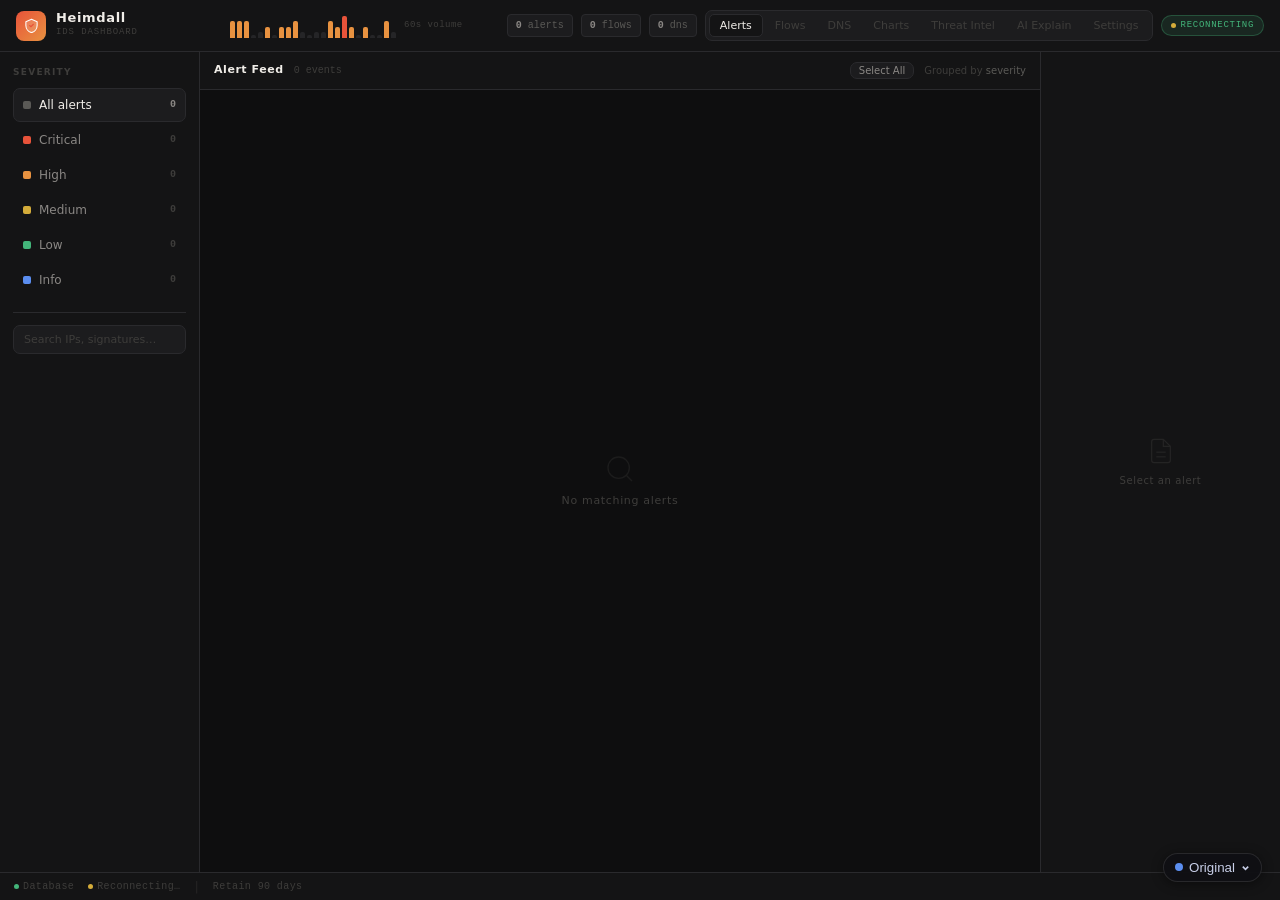
==== commit c2469147: "Restructure" ====
--- a/frontend/index.html
+++ b/frontend/index.html
@@ -1,272 +1,18 @@
 <!DOCTYPE html>
-<html lang="en" data-theme="night">
+<html lang="en">
 <head>
 <meta charset="UTF-8">
 <meta name="viewport" content="width=device-width, initial-scale=1.0">
 <title>Heimdall IDS</title>
 
-<!-- React 18 + Babel (zero npm) -->
-<script src="https://unpkg.com/react@18/umd/react.production.min.js"></script>
-<script src="https://unpkg.com/react-dom@18/umd/react-dom.production.min.js"></script>
-<script src="https://unpkg.com/@babel/standalone/babel.min.js"></script>
+<!-- Vendored React 18 — no CDN dependency -->
+<script src="/frontend/react.min.js"></script>
+<script src="/frontend/react-dom.min.js"></script>
 
-<link rel="stylesheet" href="/frontend/styles.css">
-
-<style>
-@import url('https://fonts.googleapis.com/css2?family=Space+Grotesk:wght@300;400;500;600&family=Space+Mono:wght@400;700&display=swap');
-
-/* ── Reset ── */
-*, *::before, *::after { box-sizing: border-box; margin: 0; padding: 0; }
-html, body, #root { height: 100%; }
-
-/* ══════════════════════════════════════════════════════════════
-   THEME: Night (default — warm charcoal)
-   ══════════════════════════════════════════════════════════════ */
-:root {
-  --bg:    #0e0e0f;
-  --s1:    #141415;
-  --s2:    #1c1c1e;
-  --s3:    #252527;
-  --s4:    #2e2e31;
-  --ln:    #2a2a2d;
-  --ln2:   #343438;
-
-  --tx1:   #f0ede8;
-  --tx2:   #8a8784;
-  --tx3:   #3e3d3b;
-  --tx4:   #5a5956;
-
-  --sev-critical:    #e8533a;
-  --sev-critical-bg: rgba(232,83,58,.12);
-  --sev-high:        #e89240;
-  --sev-high-bg:     rgba(232,146,64,.12);
-  --sev-medium:      #d4ac3a;
-  --sev-medium-bg:   rgba(212,172,58,.12);
-  --sev-low:         #43b57a;
-  --sev-low-bg:      rgba(67,181,122,.12);
-  --sev-info:        #5b8ef0;
-  --sev-info-bg:     rgba(91,142,240,.12);
-
-  --accent:          #5b8ef0;
-  --accent-bg:       rgba(91,142,240,.12);
-  --danger:          #e8533a;
-  --danger-bg:       rgba(232,83,58,.12);
-  --success:         #43b57a;
-  --success-bg:      rgba(67,181,122,.12);
-
-  --spark-bar:       #252527;
-  --logo-a:          #e8533a;
-  --logo-b:          #e89240;
-
-  --shadow:          none;
-  --radius-sm:       4px;
-  --radius-md:       7px;
-  --radius-lg:       10px;
-
-  --font:   'Space Grotesk', system-ui, sans-serif;
-  --mono:   'Space Mono', 'Courier New', monospace;
-}
-
-/* ══════════════════════════════════════════════════════════════
-   THEME: Light
-   ══════════════════════════════════════════════════════════════ */
-html[data-theme="light"] {
-  --bg:    #f4f3f0;
-  --s1:    #ffffff;
-  --s2:    #f8f7f4;
-  --s3:    #eeede9;
-  --s4:    #e2e0db;
-  --ln:    #e0deda;
-  --ln2:   #ccc9c4;
-  --tx1:   #1a1917;
-  --tx2:   #6b6966;
-  --tx3:   #b0ada9;
-  --tx4:   #8a8784;
-  --sev-critical:    #c93e28;
-  --sev-critical-bg: rgba(201,62,40,.09);
-  --sev-high:        #c06820;
-  --sev-high-bg:     rgba(192,104,32,.09);
-  --sev-medium:      #9a7c1a;
-  --sev-medium-bg:   rgba(154,124,26,.09);
-  --sev-low:         #2e8a56;
-  --sev-low-bg:      rgba(46,138,86,.09);
-  --sev-info:        #3466c8;
-  --sev-info-bg:     rgba(52,102,200,.09);
-  --accent:          #3466c8;
-  --accent-bg:       rgba(52,102,200,.09);
-  --danger:          #c93e28;
-  --danger-bg:       rgba(201,62,40,.09);
-  --success:         #2e8a56;
-  --success-bg:      rgba(46,138,86,.09);
-  --spark-bar:       #e0deda;
-  --logo-a:          #c93e28;
-  --logo-b:          #c06820;
-  --shadow:          0 1px 4px rgba(0,0,0,.07);
-}
-
-/* ══════════════════════════════════════════════════════════════
-   THEME: Midnight Blue
-   ══════════════════════════════════════════════════════════════ */
-html[data-theme="midnight"] {
-  --bg:    #0d1117;
-  --s1:    #161b27;
-  --s2:    #1c2333;
-  --s3:    #232d42;
-  --s4:    #2b3650;
-  --ln:    #253045;
-  --ln2:   #304060;
-  --tx1:   #cdd9f5;
-  --tx2:   #7d93c5;
-  --tx3:   #374060;
-  --tx4:   #506080;
-  --sev-critical:    #ff7b72;
-  --sev-critical-bg: rgba(255,123,114,.12);
-  --sev-high:        #ffa657;
-  --sev-high-bg:     rgba(255,166,87,.12);
-  --sev-medium:      #e3b341;
-  --sev-medium-bg:   rgba(227,179,65,.12);
-  --sev-low:         #3fb950;
-  --sev-low-bg:      rgba(63,185,80,.12);
-  --sev-info:        #58a6ff;
-  --sev-info-bg:     rgba(88,166,255,.12);
-  --accent:          #58a6ff;
-  --accent-bg:       rgba(88,166,255,.12);
-  --danger:          #ff7b72;
-  --danger-bg:       rgba(255,123,114,.12);
-  --success:         #3fb950;
-  --success-bg:      rgba(63,185,80,.12);
-  --spark-bar:       #232d42;
-  --logo-a:          #ff7b72;
-  --logo-b:          #ffa657;
-}
-
-/* ══════════════════════════════════════════════════════════════
-   THEME: Solarized Dark
-   ══════════════════════════════════════════════════════════════ */
-html[data-theme="solarized"] {
-  --bg:    #002b36;
-  --s1:    #073642;
-  --s2:    #0d4555;
-  --s3:    #155060;
-  --s4:    #1c5d6e;
-  --ln:    rgba(101,163,162,.18);
-  --ln2:   rgba(101,163,162,.32);
-  --tx1:   #fdf6e3;
-  --tx2:   #93a1a1;
-  --tx3:   #2d5060;
-  --tx4:   #586e75;
-  --sev-critical:    #dc322f;
-  --sev-critical-bg: rgba(220,50,47,.15);
-  --sev-high:        #cb4b16;
-  --sev-high-bg:     rgba(203,75,22,.15);
-  --sev-medium:      #b58900;
-  --sev-medium-bg:   rgba(181,137,0,.15);
-  --sev-low:         #859900;
-  --sev-low-bg:      rgba(133,153,0,.15);
-  --sev-info:        #268bd2;
-  --sev-info-bg:     rgba(38,139,210,.15);
-  --accent:          #268bd2;
-  --accent-bg:       rgba(38,139,210,.15);
-  --danger:          #dc322f;
-  --danger-bg:       rgba(220,50,47,.15);
-  --success:         #859900;
-  --success-bg:      rgba(133,153,0,.15);
-  --spark-bar:       #155060;
-  --logo-a:          #dc322f;
-  --logo-b:          #cb4b16;
-}
-
-/* ══════════════════════════════════════════════════════════════
-   THEME: Dracula
-   ══════════════════════════════════════════════════════════════ */
-html[data-theme="dracula"] {
-  --bg:    #191a21;
-  --s1:    #21222c;
-  --s2:    #282a36;
-  --s3:    #343746;
-  --s4:    #3e4258;
-  --ln:    rgba(98,114,164,.20);
-  --ln2:   rgba(98,114,164,.35);
-  --tx1:   #f8f8f2;
-  --tx2:   #9096b8;
-  --tx3:   #383c52;
-  --tx4:   #6272a4;
-  --sev-critical:    #ff5555;
-  --sev-critical-bg: rgba(255,85,85,.13);
-  --sev-high:        #ffb86c;
-  --sev-high-bg:     rgba(255,184,108,.13);
-  --sev-medium:      #f1fa8c;
-  --sev-medium-bg:   rgba(241,250,140,.10);
-  --sev-low:         #50fa7b;
-  --sev-low-bg:      rgba(80,250,123,.11);
-  --sev-info:        #8be9fd;
-  --sev-info-bg:     rgba(139,233,253,.11);
-  --accent:          #bd93f9;
-  --accent-bg:       rgba(189,147,249,.13);
-  --danger:          #ff5555;
-  --danger-bg:       rgba(255,85,85,.13);
-  --success:         #50fa7b;
-  --success-bg:      rgba(80,250,123,.11);
-  --spark-bar:       #343746;
-  --logo-a:          #ff5555;
-  --logo-b:          #ffb86c;
-}
-
-/* ══════════════════════════════════════════════════════════════
-   THEME: Nord
-   ══════════════════════════════════════════════════════════════ */
-html[data-theme="nord"] {
-  --bg:    #2e3440;
-  --s1:    #3b4252;
-  --s2:    #434c5e;
-  --s3:    #4c566a;
-  --s4:    #576075;
-  --ln:    rgba(216,222,233,.10);
-  --ln2:   rgba(216,222,233,.20);
-  --tx1:   #eceff4;
-  --tx2:   #d8dee9;
-  --tx3:   #3b4252;
-  --tx4:   #8490a8;
-  --sev-critical:    #bf616a;
-  --sev-critical-bg: rgba(191,97,106,.15);
-  --sev-high:        #d08770;
-  --sev-high-bg:     rgba(208,135,112,.15);
-  --sev-medium:      #ebcb8b;
-  --sev-medium-bg:   rgba(235,203,139,.12);
-  --sev-low:         #a3be8c;
-  --sev-low-bg:      rgba(163,190,140,.14);
-  --sev-info:        #88c0d0;
-  --sev-info-bg:     rgba(136,192,208,.14);
-  --accent:          #88c0d0;
-  --accent-bg:       rgba(136,192,208,.14);
-  --danger:          #bf616a;
-  --danger-bg:       rgba(191,97,106,.15);
-  --success:         #a3be8c;
-  --success-bg:      rgba(163,190,140,.14);
-  --spark-bar:       #4c566a;
-  --logo-a:          #bf616a;
-  --logo-b:          #d08770;
-}
-
-/* ── Base ── */
-body {
-  font-family: var(--font, 'Space Grotesk', system-ui, sans-serif);
-  background:  var(--bg);
-  color:       var(--tx1);
-  font-size:   13px;
-  line-height: 1.5;
-  overflow:    hidden;
-  -webkit-font-smoothing: antialiased;
-}
-
-::-webkit-scrollbar       { width: 4px; height: 4px; }
-::-webkit-scrollbar-track { background: transparent; }
-::-webkit-scrollbar-thumb { background: var(--s4); border-radius: 2px; }
-::-webkit-scrollbar-thumb:hover { background: var(--ln2); }
-</style>
+<!-- Skin loader: reads localStorage, injects the right skin CSS + JS -->
+<script src="/frontend/skin-loader.js"></script>
 </head>
 <body>
 <div id="root"></div>
-<script type="text/babel" src="/frontend/app.jsx"></script>
 </body>
 </html>
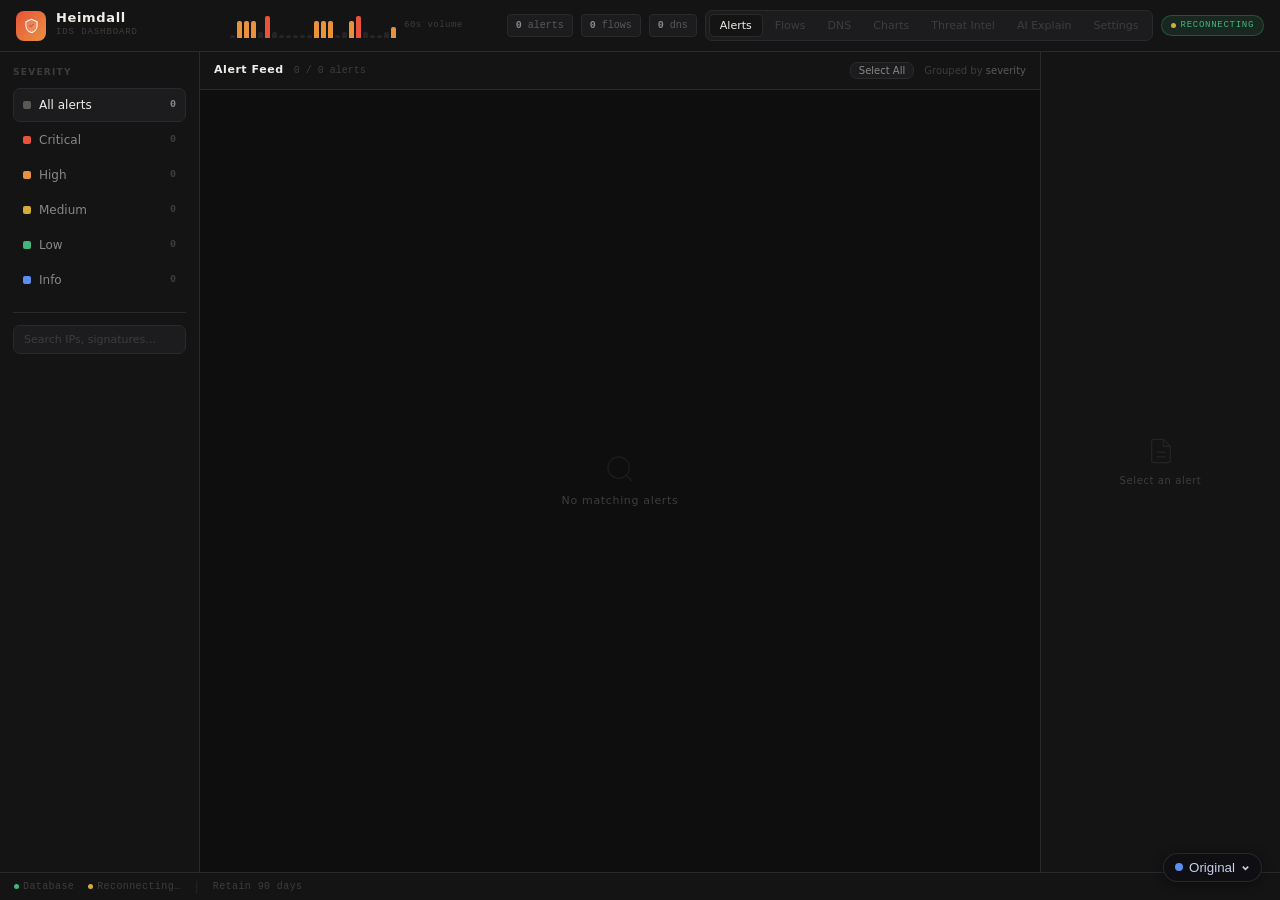
==== commit 441bcffd: "control" ====
--- a/frontend/index.html
+++ b/frontend/index.html
@@ -10,7 +10,7 @@
 <script src="/frontend/react-dom.min.js"></script>
 
 <!-- Skin loader: reads localStorage, injects the right skin CSS + JS -->
-<script src="/frontend/skin-loader.js"></script>
+<script src="/frontend/skin-loader.js?v=__HEIMDALL_VERSION__"></script>
 </head>
 <body>
 <div id="root"></div>
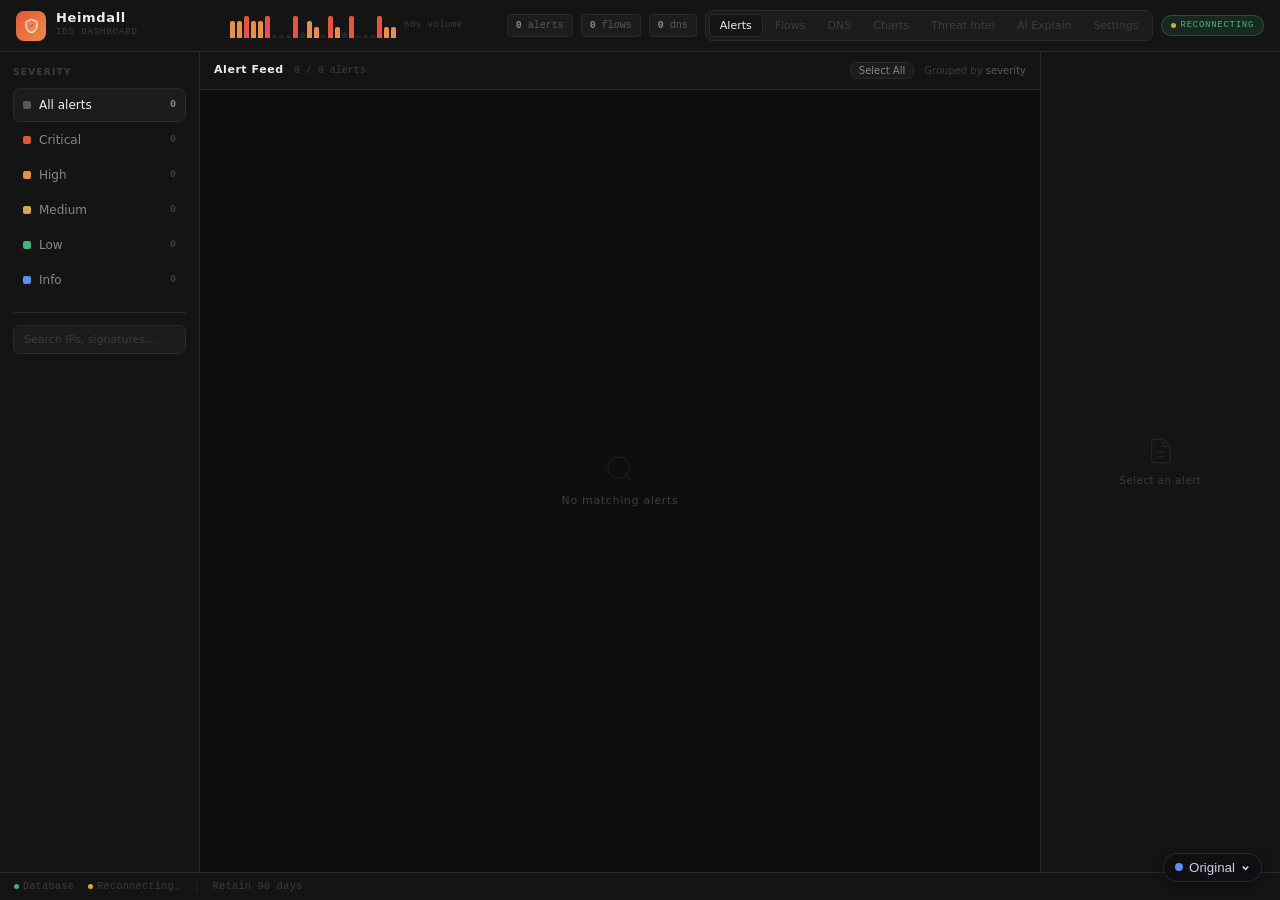
==== commit 6a00f7e1: "immutable-hash" ====
--- a/frontend/index.html
+++ b/frontend/index.html
@@ -10,7 +10,7 @@
 <script src="/frontend/react-dom.min.js"></script>
 
 <!-- Skin loader: reads localStorage, injects the right skin CSS + JS -->
-<script src="/frontend/skin-loader.js?v=__HEIMDALL_VERSION__"></script>
+<script src="/frontend/skin-loader.js"></script>
 </head>
 <body>
 <div id="root"></div>
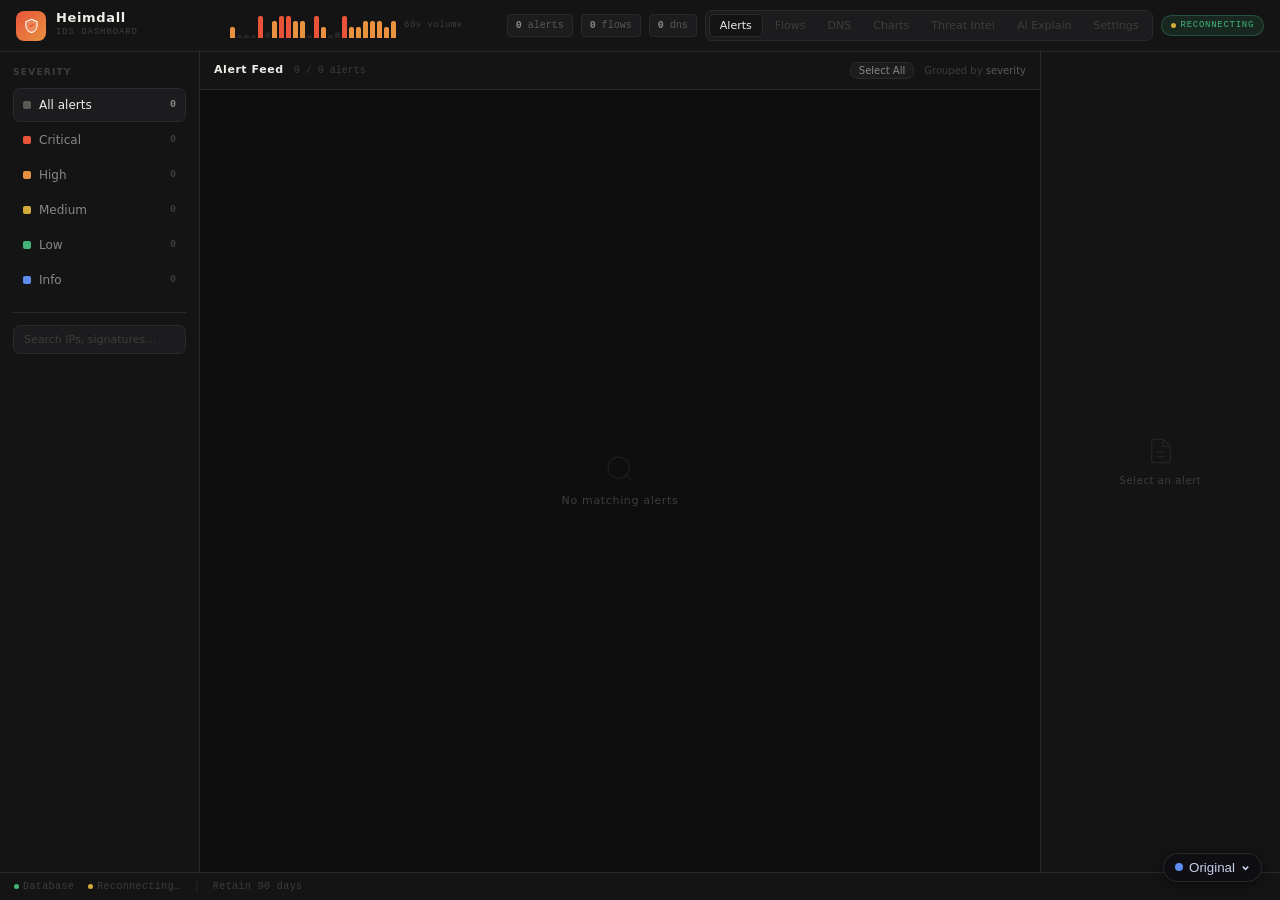
==== commit 8988c0b2: "immutable ! no-cache  CTRL + SHIFT + R  - Hard Reload" ====
--- a/frontend/index.html
+++ b/frontend/index.html
@@ -10,7 +10,7 @@
 <script src="/frontend/react-dom.min.js"></script>
 
 <!-- Skin loader: reads localStorage, injects the right skin CSS + JS -->
-<script src="/frontend/skin-loader.js"></script>
+<script src="/frontend/skin-loader.js?v=__HEIMDALL_VERSION__"></script>
 </head>
 <body>
 <div id="root"></div>
